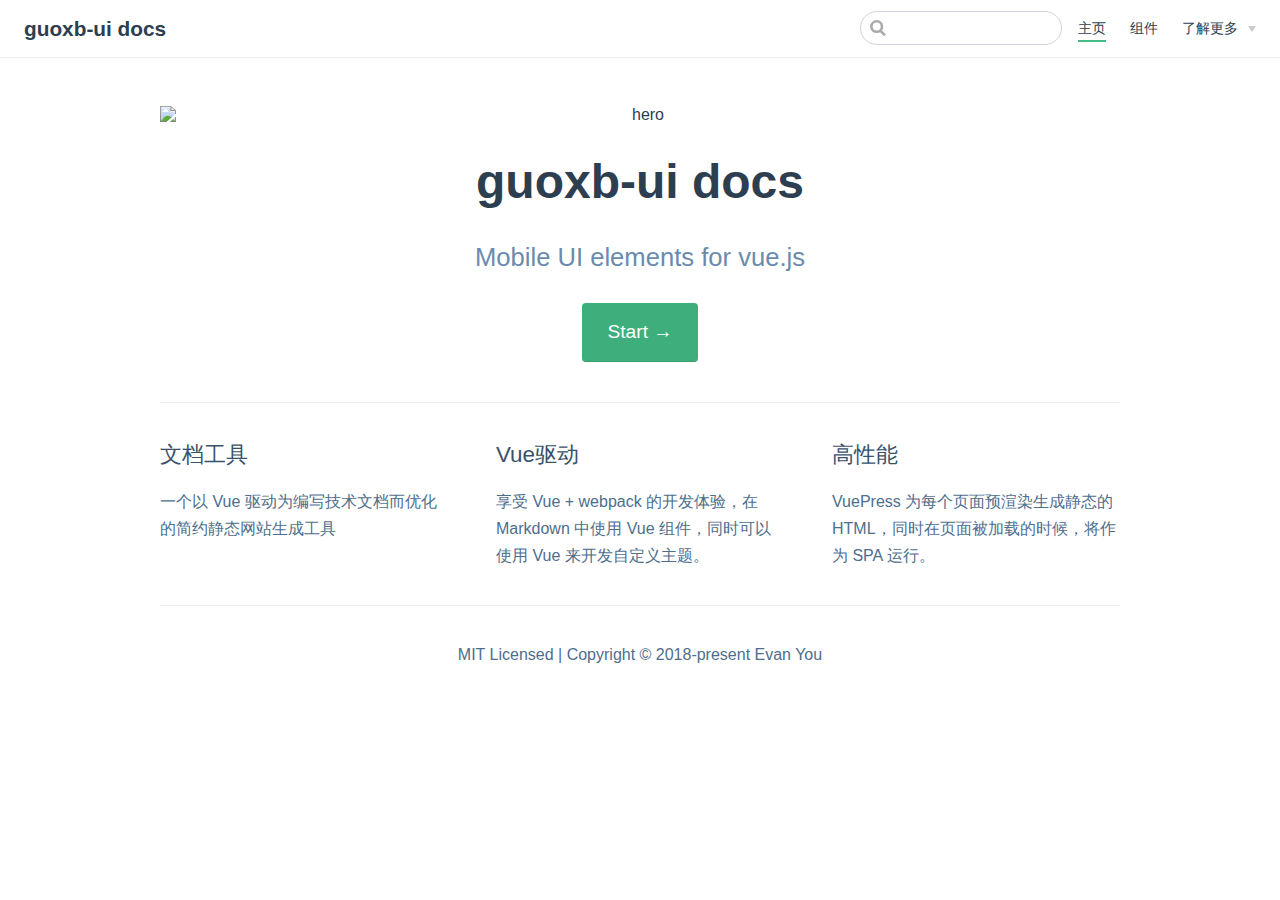
==== index.html @ 0e17f30b "first commit" ====
<!DOCTYPE html>
<html lang="en-US">
  <head>
    <meta charset="utf-8">
    <meta name="viewport" content="width=device-width,initial-scale=1">
    <title>guoxb-ui docs</title>
    <meta name="description" content="Mobile UI elements for vue.js">
    <link rel="icon" href="/logo.png">
    
    <link rel="preload" href="/assets/css/0.styles.0d19fd84.css" as="style"><link rel="preload" href="/assets/js/app.8ce096a1.js" as="script"><link rel="preload" href="/assets/js/3.1cdc7455.js" as="script"><link rel="prefetch" href="/assets/js/2.d8f505d4.js"><link rel="prefetch" href="/assets/js/4.7aa57813.js"><link rel="prefetch" href="/assets/js/5.6124fde0.js">
    <link rel="stylesheet" href="/assets/css/0.styles.0d19fd84.css">
  </head>
  <body>
    <div id="app" data-server-rendered="true"><div class="theme-container no-sidebar"><header class="navbar"><div class="sidebar-button"><svg xmlns="http://www.w3.org/2000/svg" aria-hidden="true" role="img" viewBox="0 0 448 512" class="icon"><path fill="currentColor" d="M436 124H12c-6.627 0-12-5.373-12-12V80c0-6.627 5.373-12 12-12h424c6.627 0 12 5.373 12 12v32c0 6.627-5.373 12-12 12zm0 160H12c-6.627 0-12-5.373-12-12v-32c0-6.627 5.373-12 12-12h424c6.627 0 12 5.373 12 12v32c0 6.627-5.373 12-12 12zm0 160H12c-6.627 0-12-5.373-12-12v-32c0-6.627 5.373-12 12-12h424c6.627 0 12 5.373 12 12v32c0 6.627-5.373 12-12 12z"></path></svg></div> <a href="/" class="home-link router-link-exact-active router-link-active"><!----> <span class="site-name">guoxb-ui docs</span></a> <div class="links" style="max-width:nullpx;"><div class="search-box"><input aria-label="Search" autocomplete="off" spellcheck="false" value=""> <!----></div> <nav class="nav-links can-hide"><div class="nav-item"><a href="/" class="nav-link router-link-exact-active router-link-active">主页</a></div><div class="nav-item"><a href="/components/" class="nav-link">组件</a></div><div class="nav-item"><div class="dropdown-wrapper"><a class="dropdown-title"><span class="title">了解更多</span> <span class="arrow right"></span></a> <ul class="nav-dropdown" style="display:none;"><li class="dropdown-item"><!----> <a href="https://guoxb.com/" target="_blank" rel="noopener noreferrer" class="nav-link external">
  个人博客
  <svg xmlns="http://www.w3.org/2000/svg" aria-hidden="true" x="0px" y="0px" viewBox="0 0 100 100" width="15" height="15" class="icon outbound"><path fill="currentColor" d="M18.8,85.1h56l0,0c2.2,0,4-1.8,4-4v-32h-8v28h-48v-48h28v-8h-32l0,0c-2.2,0-4,1.8-4,4v56C14.8,83.3,16.6,85.1,18.8,85.1z"></path> <polygon fill="currentColor" points="45.7,48.7 51.3,54.3 77.2,28.5 77.2,37.2 85.2,37.2 85.2,14.9 62.8,14.9 62.8,22.9 71.5,22.9"></polygon></svg></a></li><li class="dropdown-item"><!----> <a href="https://www.jianshu.com/u/46ae5ab6420e/" target="_blank" rel="noopener noreferrer" class="nav-link external">
  简书
  <svg xmlns="http://www.w3.org/2000/svg" aria-hidden="true" x="0px" y="0px" viewBox="0 0 100 100" width="15" height="15" class="icon outbound"><path fill="currentColor" d="M18.8,85.1h56l0,0c2.2,0,4-1.8,4-4v-32h-8v28h-48v-48h28v-8h-32l0,0c-2.2,0-4,1.8-4,4v56C14.8,83.3,16.6,85.1,18.8,85.1z"></path> <polygon fill="currentColor" points="45.7,48.7 51.3,54.3 77.2,28.5 77.2,37.2 85.2,37.2 85.2,14.9 62.8,14.9 62.8,22.9 71.5,22.9"></polygon></svg></a></li><li class="dropdown-item"><!----> <a href="https://www.zhihu.com/people/carybob/" target="_blank" rel="noopener noreferrer" class="nav-link external">
  知乎
  <svg xmlns="http://www.w3.org/2000/svg" aria-hidden="true" x="0px" y="0px" viewBox="0 0 100 100" width="15" height="15" class="icon outbound"><path fill="currentColor" d="M18.8,85.1h56l0,0c2.2,0,4-1.8,4-4v-32h-8v28h-48v-48h28v-8h-32l0,0c-2.2,0-4,1.8-4,4v56C14.8,83.3,16.6,85.1,18.8,85.1z"></path> <polygon fill="currentColor" points="45.7,48.7 51.3,54.3 77.2,28.5 77.2,37.2 85.2,37.2 85.2,14.9 62.8,14.9 62.8,22.9 71.5,22.9"></polygon></svg></a></li><li class="dropdown-item"><!----> <a href="https://weibo.com/p/1005055104640336/" target="_blank" rel="noopener noreferrer" class="nav-link external">
  微博
  <svg xmlns="http://www.w3.org/2000/svg" aria-hidden="true" x="0px" y="0px" viewBox="0 0 100 100" width="15" height="15" class="icon outbound"><path fill="currentColor" d="M18.8,85.1h56l0,0c2.2,0,4-1.8,4-4v-32h-8v28h-48v-48h28v-8h-32l0,0c-2.2,0-4,1.8-4,4v56C14.8,83.3,16.6,85.1,18.8,85.1z"></path> <polygon fill="currentColor" points="45.7,48.7 51.3,54.3 77.2,28.5 77.2,37.2 85.2,37.2 85.2,14.9 62.8,14.9 62.8,22.9 71.5,22.9"></polygon></svg></a></li><li class="dropdown-item"><!----> <a href="https://github.com/gxbxgithub/" target="_blank" rel="noopener noreferrer" class="nav-link external">
  Github
  <svg xmlns="http://www.w3.org/2000/svg" aria-hidden="true" x="0px" y="0px" viewBox="0 0 100 100" width="15" height="15" class="icon outbound"><path fill="currentColor" d="M18.8,85.1h56l0,0c2.2,0,4-1.8,4-4v-32h-8v28h-48v-48h28v-8h-32l0,0c-2.2,0-4,1.8-4,4v56C14.8,83.3,16.6,85.1,18.8,85.1z"></path> <polygon fill="currentColor" points="45.7,48.7 51.3,54.3 77.2,28.5 77.2,37.2 85.2,37.2 85.2,14.9 62.8,14.9 62.8,22.9 71.5,22.9"></polygon></svg></a></li></ul></div></div> <!----></nav></div></header> <div class="sidebar-mask"></div> <div class="sidebar"><nav class="nav-links"><div class="nav-item"><a href="/" class="nav-link router-link-exact-active router-link-active">主页</a></div><div class="nav-item"><a href="/components/" class="nav-link">组件</a></div><div class="nav-item"><div class="dropdown-wrapper"><a class="dropdown-title"><span class="title">了解更多</span> <span class="arrow right"></span></a> <ul class="nav-dropdown" style="display:none;"><li class="dropdown-item"><!----> <a href="https://guoxb.com/" target="_blank" rel="noopener noreferrer" class="nav-link external">
  个人博客
  <svg xmlns="http://www.w3.org/2000/svg" aria-hidden="true" x="0px" y="0px" viewBox="0 0 100 100" width="15" height="15" class="icon outbound"><path fill="currentColor" d="M18.8,85.1h56l0,0c2.2,0,4-1.8,4-4v-32h-8v28h-48v-48h28v-8h-32l0,0c-2.2,0-4,1.8-4,4v56C14.8,83.3,16.6,85.1,18.8,85.1z"></path> <polygon fill="currentColor" points="45.7,48.7 51.3,54.3 77.2,28.5 77.2,37.2 85.2,37.2 85.2,14.9 62.8,14.9 62.8,22.9 71.5,22.9"></polygon></svg></a></li><li class="dropdown-item"><!----> <a href="https://www.jianshu.com/u/46ae5ab6420e/" target="_blank" rel="noopener noreferrer" class="nav-link external">
  简书
  <svg xmlns="http://www.w3.org/2000/svg" aria-hidden="true" x="0px" y="0px" viewBox="0 0 100 100" width="15" height="15" class="icon outbound"><path fill="currentColor" d="M18.8,85.1h56l0,0c2.2,0,4-1.8,4-4v-32h-8v28h-48v-48h28v-8h-32l0,0c-2.2,0-4,1.8-4,4v56C14.8,83.3,16.6,85.1,18.8,85.1z"></path> <polygon fill="currentColor" points="45.7,48.7 51.3,54.3 77.2,28.5 77.2,37.2 85.2,37.2 85.2,14.9 62.8,14.9 62.8,22.9 71.5,22.9"></polygon></svg></a></li><li class="dropdown-item"><!----> <a href="https://www.zhihu.com/people/carybob/" target="_blank" rel="noopener noreferrer" class="nav-link external">
  知乎
  <svg xmlns="http://www.w3.org/2000/svg" aria-hidden="true" x="0px" y="0px" viewBox="0 0 100 100" width="15" height="15" class="icon outbound"><path fill="currentColor" d="M18.8,85.1h56l0,0c2.2,0,4-1.8,4-4v-32h-8v28h-48v-48h28v-8h-32l0,0c-2.2,0-4,1.8-4,4v56C14.8,83.3,16.6,85.1,18.8,85.1z"></path> <polygon fill="currentColor" points="45.7,48.7 51.3,54.3 77.2,28.5 77.2,37.2 85.2,37.2 85.2,14.9 62.8,14.9 62.8,22.9 71.5,22.9"></polygon></svg></a></li><li class="dropdown-item"><!----> <a href="https://weibo.com/p/1005055104640336/" target="_blank" rel="noopener noreferrer" class="nav-link external">
  微博
  <svg xmlns="http://www.w3.org/2000/svg" aria-hidden="true" x="0px" y="0px" viewBox="0 0 100 100" width="15" height="15" class="icon outbound"><path fill="currentColor" d="M18.8,85.1h56l0,0c2.2,0,4-1.8,4-4v-32h-8v28h-48v-48h28v-8h-32l0,0c-2.2,0-4,1.8-4,4v56C14.8,83.3,16.6,85.1,18.8,85.1z"></path> <polygon fill="currentColor" points="45.7,48.7 51.3,54.3 77.2,28.5 77.2,37.2 85.2,37.2 85.2,14.9 62.8,14.9 62.8,22.9 71.5,22.9"></polygon></svg></a></li><li class="dropdown-item"><!----> <a href="https://github.com/gxbxgithub/" target="_blank" rel="noopener noreferrer" class="nav-link external">
  Github
  <svg xmlns="http://www.w3.org/2000/svg" aria-hidden="true" x="0px" y="0px" viewBox="0 0 100 100" width="15" height="15" class="icon outbound"><path fill="currentColor" d="M18.8,85.1h56l0,0c2.2,0,4-1.8,4-4v-32h-8v28h-48v-48h28v-8h-32l0,0c-2.2,0-4,1.8-4,4v56C14.8,83.3,16.6,85.1,18.8,85.1z"></path> <polygon fill="currentColor" points="45.7,48.7 51.3,54.3 77.2,28.5 77.2,37.2 85.2,37.2 85.2,14.9 62.8,14.9 62.8,22.9 71.5,22.9"></polygon></svg></a></li></ul></div></div> <!----></nav>  <!----> </div> <div class="home"><div class="hero"><img src="/hero.png" alt="hero"> <h1>guoxb-ui docs</h1> <p class="description">
      Mobile UI elements for vue.js
    </p> <p class="action"><a href="/zh/guide/" class="nav-link action-button">Start →</a></p></div> <div class="features"><div class="feature"><h2>文档工具</h2> <p>一个以 Vue 驱动为编写技术文档而优化的简约静态网站生成工具</p></div><div class="feature"><h2>Vue驱动</h2> <p>享受 Vue + webpack 的开发体验，在 Markdown 中使用 Vue 组件，同时可以使用 Vue 来开发自定义主题。</p></div><div class="feature"><h2>高性能</h2> <p>VuePress 为每个页面预渲染生成静态的 HTML，同时在页面被加载的时候，将作为 SPA 运行。</p></div></div> <div class="content custom"></div> <div class="footer">
    MIT Licensed | Copyright © 2018-present Evan You
  </div></div> <!----></div></div>
    <script src="/assets/js/app.8ce096a1.js" defer></script><script src="/assets/js/3.1cdc7455.js" defer></script>
  </body>
</html>
---- assets/css/0.styles.0d19fd84.css ----
.home{padding:3.6rem 2rem 0;max-width:960px;margin:0 auto}.home .hero{text-align:center}.home .hero img{max-width:100%;max-height:280px;display:block;margin:3rem auto 1.5rem}.home .hero h1{font-size:3rem}.home .hero .action,.home .hero .description,.home .hero h1{margin:1.8rem auto}.home .hero .description{max-width:35rem;font-size:1.6rem;line-height:1.3;color:#6a8bad}.home .hero .action-button{display:inline-block;font-size:1.2rem;color:#fff;background-color:#3eaf7c;padding:.8rem 1.6rem;border-radius:4px;transition:background-color .1s ease;box-sizing:border-box;border-bottom:1px solid #389d70}.home .hero .action-button:hover{background-color:#4abf8a}.home .features{border-top:1px solid #eaecef;padding:1.2rem 0;margin-top:2.5rem;display:flex;flex-wrap:wrap;align-items:flex-start;align-content:stretch;justify-content:space-between}.home .feature{flex-grow:1;flex-basis:30%;max-width:30%}.home .feature h2{font-size:1.4rem;font-weight:500;border-bottom:none;padding-bottom:0;color:#3a5169}.home .feature p{color:#4e6e8e}.home .footer{padding:2.5rem;border-top:1px solid #eaecef;text-align:center;color:#4e6e8e}@media (max-width:719px){.home .features{flex-direction:column}.home .feature{max-width:100%;padding:0 2.5rem}}@media (max-width:419px){.home{padding-left:1.5rem;padding-right:1.5rem}.home .hero img{max-height:210px;margin:2rem auto 1.2rem}.home .hero h1{font-size:2rem}.home .hero .action,.home .hero .description,.home .hero h1{margin:1.2rem auto}.home .hero .description{font-size:1.2rem}.home .hero .action-button{font-size:1rem;padding:.6rem 1.2rem}.home .feature h2{font-size:1.25rem}}.badge[data-v-099ab69c]{display:inline-block;font-size:14px;height:18px;line-height:18px;border-radius:3px;padding:0 6px;color:#fff;margin-right:5px;background-color:#42b983}.badge.middle[data-v-099ab69c]{vertical-align:middle}.badge.top[data-v-099ab69c]{vertical-align:top}.badge.green[data-v-099ab69c],.badge.tip[data-v-099ab69c]{background-color:#42b983}.badge.error[data-v-099ab69c]{background-color:#da5961}.badge.warn[data-v-099ab69c],.badge.warning[data-v-099ab69c],.badge.yellow[data-v-099ab69c]{background-color:#e7c000}.search-box{display:inline-block;position:relative;margin-right:1rem}.search-box input{cursor:text;width:10rem;color:#4e6e8e;display:inline-block;border:1px solid #cfd4db;border-radius:2rem;font-size:.9rem;line-height:2rem;padding:0 .5rem 0 2rem;outline:none;transition:all .2s ease;background:#fff url(/assets/img/search.83621669.svg) .6rem .5rem no-repeat;background-size:1rem}.search-box input:focus{cursor:auto;border-color:#3eaf7c}.search-box .suggestions{background:#fff;width:20rem;position:absolute;top:1.5rem;border:1px solid #cfd4db;border-radius:6px;padding:.4rem;list-style-type:none}.search-box .suggestions.align-right{right:0}.search-box .suggestion{line-height:1.4;padding:.4rem .6rem;border-radius:4px;cursor:pointer}.search-box .suggestion a{white-space:normal;color:#5d82a6}.search-box .suggestion a .page-title{font-weight:600}.search-box .suggestion a .header{font-size:.9em;margin-left:.25em}.search-box .suggestion.focused{background-color:#f3f4f5}.search-box .suggestion.focused a{color:#3eaf7c}@media (max-width:959px){.search-box input{cursor:pointer;width:0;border-color:transparent;position:relative}.search-box input:focus{cursor:text;left:0;width:10rem}}@media (max-width:959px) and (min-width:719px){.search-box .suggestions{left:0}}@media (max-width:719px){.search-box{margin-right:0}.search-box input{left:1rem}.search-box .suggestions{right:0}}@media (max-width:419px){.search-box .suggestions{width:calc(100vw - 4rem)}.search-box input:focus{width:8rem}}.dropdown-enter,.dropdown-leave-to{height:0!important}.dropdown-wrapper{cursor:pointer}.dropdown-wrapper .dropdown-title{display:block}.dropdown-wrapper .dropdown-title:hover{border-color:transparent}.dropdown-wrapper .dropdown-title .arrow{vertical-align:middle;margin-top:-1px;margin-left:.4rem}.dropdown-wrapper .nav-dropdown .dropdown-item{color:inherit;line-height:1.7rem}.dropdown-wrapper .nav-dropdown .dropdown-item h4{margin:.45rem 0 0;border-top:1px solid #eee;padding:.45rem 1.5rem 0 1.25rem}.dropdown-wrapper .nav-dropdown .dropdown-item .dropdown-subitem-wrapper{padding:0;list-style:none}.dropdown-wrapper .nav-dropdown .dropdown-item .dropdown-subitem-wrapper .dropdown-subitem{font-size:.9em}.dropdown-wrapper .nav-dropdown .dropdown-item a{display:block;line-height:1.7rem;position:relative;border-bottom:none;font-weight:400;margin-bottom:0;padding:0 1.5rem 0 1.25rem}.dropdown-wrapper .nav-dropdown .dropdown-item a.router-link-active,.dropdown-wrapper .nav-dropdown .dropdown-item a:hover{color:#3eaf7c}.dropdown-wrapper .nav-dropdown .dropdown-item a.router-link-active:after{content:"";width:0;height:0;border-left:5px solid #3eaf7c;border-top:3px solid transparent;border-bottom:3px solid transparent;position:absolute;top:calc(50% - 2px);left:9px}.dropdown-wrapper .nav-dropdown .dropdown-item:first-child h4{margin-top:0;padding-top:0;border-top:0}@media (max-width:719px){.dropdown-wrapper.open .dropdown-title{margin-bottom:.5rem}.dropdown-wrapper .nav-dropdown{transition:height .1s ease-out;overflow:hidden}.dropdown-wrapper .nav-dropdown .dropdown-item h4{border-top:0;margin-top:0;padding-top:0}.dropdown-wrapper .nav-dropdown .dropdown-item>a,.dropdown-wrapper .nav-dropdown .dropdown-item h4{font-size:15px;line-height:2rem}.dropdown-wrapper .nav-dropdown .dropdown-item .dropdown-subitem{font-size:14px;padding-left:1rem}}@media (min-width:719px){.dropdown-wrapper{height:1.8rem}.dropdown-wrapper:hover .nav-dropdown{display:block!important}.dropdown-wrapper .dropdown-title .arrow{border-left:4px solid transparent;border-right:4px solid transparent;border-top:6px solid #ccc;border-bottom:0}.dropdown-wrapper .nav-dropdown{display:none;height:auto!important;box-sizing:border-box;max-height:calc(100vh - 2.7rem);overflow-y:auto;position:absolute;top:100%;right:0;background-color:#fff;padding:.6rem 0;border:1px solid #ddd;border-bottom-color:#ccc;text-align:left;border-radius:.25rem;white-space:nowrap;margin:0}}.nav-links{display:inline-block}.nav-links a{line-height:1.4rem;color:inherit}.nav-links a.router-link-active,.nav-links a:hover{color:#3eaf7c}.nav-links .nav-item{position:relative;display:inline-block;margin-left:1.5rem;line-height:2rem}.nav-links .nav-item:first-child{margin-left:0}.nav-links .repo-link{margin-left:1.5rem}@media (max-width:719px){.nav-links .nav-item,.nav-links .repo-link{margin-left:0}}@media (min-width:719px){.nav-links a.router-link-active,.nav-links a:hover{color:#2c3e50}.nav-item>a:not(.external).router-link-active,.nav-item>a:not(.external):hover{margin-bottom:-2px;border-bottom:2px solid #46bd87}}.navbar{padding:.7rem 1.5rem;line-height:2.2rem;position:relative}.navbar a,.navbar img,.navbar span{display:inline-block}.navbar .logo{height:2.2rem;min-width:2.2rem;margin-right:.8rem;vertical-align:top}.navbar .site-name{font-size:1.3rem;font-weight:600;color:#2c3e50;position:relative}.navbar .links{padding-left:1.5rem;box-sizing:border-box;background-color:#fff;white-space:nowrap;font-size:.9rem;position:absolute;right:1.5rem;top:.7rem;display:flex}.navbar .links .search-box{flex:0 0 auto;vertical-align:top}.navbar .links .nav-links{flex:1}@media (max-width:719px){.navbar{padding-left:4rem}.navbar .can-hide{display:none}.navbar .links{padding-left:1.5rem}}.page-edit,.page-nav{max-width:740px;margin:0 auto;padding:2rem 2.5rem}@media (max-width:959px){.page-edit,.page-nav{padding:2rem}}@media (max-width:419px){.page-edit,.page-nav{padding:1.5rem}}.page{padding-bottom:2rem}.page-edit{padding-top:1rem;padding-bottom:1rem;overflow:auto}.page-edit .edit-link{display:inline-block}.page-edit .edit-link a{color:#4e6e8e;margin-right:.25rem}.page-edit .last-updated{float:right;font-size:.9em}.page-edit .last-updated .prefix{font-weight:500;color:#4e6e8e}.page-edit .last-updated .time{font-weight:400;color:#aaa}.page-nav{padding-top:1rem;padding-bottom:0}.page-nav .inner{min-height:2rem;margin-top:0;border-top:1px solid #eaecef;padding-top:1rem;overflow:auto}.page-nav .next{float:right}@media (max-width:719px){.page-edit .edit-link{margin-bottom:.5rem}.page-edit .last-updated{font-size:.8em;float:none;text-align:left}}.sidebar-button{display:none;width:1.25rem;height:1.25rem;position:absolute;padding:.6rem;top:.6rem;left:1rem;cursor:pointer}.sidebar-button .icon{display:block;width:1.25rem;height:1.25rem}@media (max-width:719px){.sidebar-button{display:block}}.sidebar-group:not(.first){margin-top:1em}.sidebar-group .sidebar-group{padding-left:.5em}.sidebar-group:not(.collapsable) .sidebar-heading{cursor:auto;color:inherit}.sidebar-heading{color:#999;transition:color .15s ease;cursor:pointer;font-size:1.1em;font-weight:700;padding:0 1.5rem;margin-top:0;margin-bottom:.5rem}.sidebar-heading.open,.sidebar-heading:hover{color:inherit}.sidebar-heading .arrow{position:relative;top:-.12em;left:.5em}.sidebar-heading:.open .arrow{top:-.18em}.sidebar-group-items{transition:height .1s ease-out;overflow:hidden}.sidebar ul{padding:0;margin:0;list-style-type:none}.sidebar a{display:inline-block}.sidebar .nav-links{display:none;border-bottom:1px solid #eaecef;padding:.5rem 0 .75rem 0}.sidebar .nav-links a{font-weight:600}.sidebar .nav-links .nav-item,.sidebar .nav-links .repo-link{display:block;line-height:1.25rem;font-size:1.1em;padding:.5rem 0 .5rem 1.5rem}.sidebar .sidebar-links{padding:1.5rem 0}@media (max-width:719px){.sidebar .nav-links{display:block}.sidebar .nav-links .dropdown-wrapper .nav-dropdown .dropdown-item a.router-link-active:after{top:calc(1rem - 2px)}.sidebar .sidebar-links{padding:1rem 0}}.sw-update-popup{position:fixed;right:1em;bottom:1em;padding:1em;border:1px solid #3eaf7c;border-radius:3px;background:#fff;box-shadow:0 4px 16px rgba(0,0,0,.5);text-align:center}.sw-update-popup button{margin-top:.5em;padding:.25em 2em}.sw-update-popup-enter-active,.sw-update-popup-leave-active{transition:opacity .3s,transform .3s}.sw-update-popup-enter,.sw-update-popup-leave-to{opacity:0;transform:translateY(50%) scale(.5)}code[class*=language-],pre[class*=language-]{color:#ccc;background:none;font-family:Consolas,Monaco,Andale Mono,Ubuntu Mono,monospace;font-size:1em;text-align:left;white-space:pre;word-spacing:normal;word-break:normal;word-wrap:normal;line-height:1.5;tab-size:4;hyphens:none}pre[class*=language-]{padding:1em;margin:.5em 0;overflow:auto}:not(pre)>code[class*=language-],pre[class*=language-]{background:#2d2d2d}:not(pre)>code[class*=language-]{padding:.1em;border-radius:.3em;white-space:normal}.token.block-comment,.token.cdata,.token.comment,.token.doctype,.token.prolog{color:#999}.token.punctuation{color:#ccc}.token.attr-name,.token.deleted,.token.namespace,.token.tag{color:#e2777a}.token.function-name{color:#6196cc}.token.boolean,.token.function,.token.number{color:#f08d49}.token.class-name,.token.constant,.token.property,.token.symbol{color:#f8c555}.token.atrule,.token.builtin,.token.important,.token.keyword,.token.selector{color:#cc99cd}.token.attr-value,.token.char,.token.regex,.token.string,.token.variable{color:#7ec699}.token.entity,.token.operator,.token.url{color:#67cdcc}.token.bold,.token.important{font-weight:700}.token.italic{font-style:italic}.token.entity{cursor:help}.token.inserted{color:green}#nprogress{pointer-events:none}#nprogress .bar{background:#3eaf7c;position:fixed;z-index:1031;top:0;left:0;width:100%;height:2px}#nprogress .peg{display:block;position:absolute;right:0;width:100px;height:100%;box-shadow:0 0 10px #3eaf7c,0 0 5px #3eaf7c;opacity:1;transform:rotate(3deg) translateY(-4px)}#nprogress .spinner{display:block;position:fixed;z-index:1031;top:15px;right:15px}#nprogress .spinner-icon{width:18px;height:18px;box-sizing:border-box;border:2px solid transparent;border-top-color:#3eaf7c;border-left-color:#3eaf7c;border-radius:50%;animation:nprogress-spinner .4s linear infinite}.nprogress-custom-parent{overflow:hidden;position:relative}.nprogress-custom-parent #nprogress .bar,.nprogress-custom-parent #nprogress .spinner{position:absolute}@keyframes nprogress-spinner{0%{transform:rotate(0deg)}to{transform:rotate(1turn)}}.content code{color:#476582;padding:.25rem .5rem;margin:0;font-size:.85em;background-color:rgba(27,31,35,.05);border-radius:3px}.content pre,.content pre[class*=language-]{line-height:1.4;padding:1.25rem 1.5rem;margin:.85rem 0;background-color:#282c34;border-radius:6px;overflow:auto}.content pre[class*=language-] code,.content pre code{color:#fff;padding:0;background-color:transparent;border-radius:0}div[class*=language-]{position:relative;background-color:#282c34;border-radius:6px}div[class*=language-] .highlight-lines{-webkit-user-select:none;-moz-user-select:none;-ms-user-select:none;user-select:none;padding-top:1.3rem;position:absolute;top:0;left:0;width:100%;line-height:1.4}div[class*=language-] .highlight-lines .highlighted{background-color:rgba(0,0,0,.66)}div[class*=language-] pre,div[class*=language-] pre[class*=language-]{background:transparent;position:relative;z-index:1}div[class*=language-]:before{position:absolute;z-index:3;top:.8em;right:1em;font-size:.75rem;color:hsla(0,0%,100%,.4)}div[class*=language-]:not(.line-numbers-mode) .line-numbers-wrapper{display:none}div[class*=language-].line-numbers-mode .highlight-lines .highlighted{position:relative}div[class*=language-].line-numbers-mode .highlight-lines .highlighted:before{content:" ";position:absolute;z-index:3;left:0;top:0;display:block;width:3.5rem;height:100%;background-color:rgba(0,0,0,.66)}div[class*=language-].line-numbers-mode pre{padding-left:4.5rem;vertical-align:middle}div[class*=language-].line-numbers-mode .line-numbers-wrapper{position:absolute;top:0;width:3.5rem;text-align:center;color:hsla(0,0%,100%,.3);padding:1.25rem 0;line-height:1.4}div[class*=language-].line-numbers-mode .line-numbers-wrapper .line-number,div[class*=language-].line-numbers-mode .line-numbers-wrapper br{-webkit-user-select:none;-moz-user-select:none;-ms-user-select:none;user-select:none}div[class*=language-].line-numbers-mode .line-numbers-wrapper .line-number{position:relative;z-index:4;font-size:.85em}div[class*=language-].line-numbers-mode:after{content:"";position:absolute;z-index:2;top:0;left:0;width:3.5rem;height:100%;border-radius:6px 0 0 6px;border-right:1px solid rgba(0,0,0,.66);background-color:#282c34}div[class~=language-js]:before{content:"js"}div[class~=language-ts]:before{content:"ts"}div[class~=language-html]:before{content:"html"}div[class~=language-md]:before{content:"md"}div[class~=language-vue]:before{content:"vue"}div[class~=language-css]:before{content:"css"}div[class~=language-sass]:before{content:"sass"}div[class~=language-scss]:before{content:"scss"}div[class~=language-less]:before{content:"less"}div[class~=language-stylus]:before{content:"stylus"}div[class~=language-go]:before{content:"go"}div[class~=language-java]:before{content:"java"}div[class~=language-c]:before{content:"c"}div[class~=language-sh]:before{content:"sh"}div[class~=language-yaml]:before{content:"yaml"}div[class~=language-py]:before{content:"py"}div[class~=language-javascript]:before{content:"js"}div[class~=language-typescript]:before{content:"ts"}div[class~=language-markup]:before{content:"html"}div[class~=language-markdown]:before{content:"md"}div[class~=language-json]:before{content:"json"}div[class~=language-ruby]:before{content:"rb"}div[class~=language-python]:before{content:"py"}div[class~=language-bash]:before{content:"sh"}.custom-block .custom-block-title{font-weight:600;margin-bottom:-.4rem}.custom-block.danger,.custom-block.tip,.custom-block.warning{padding:.1rem 1.5rem;border-left-width:.5rem;border-left-style:solid;margin:1rem 0}.custom-block.tip{background-color:#f3f5f7;border-color:#42b983}.custom-block.warning{background-color:rgba(255,229,100,.3);border-color:#e7c000;color:#6b5900}.custom-block.warning .custom-block-title{color:#b29400}.custom-block.warning a{color:#2c3e50}.custom-block.danger{background-color:#ffe6e6;border-color:#c00;color:#4d0000}.custom-block.danger .custom-block-title{color:#900}.custom-block.danger a{color:#2c3e50}.arrow{display:inline-block;width:0;height:0}.arrow.up{border-bottom:6px solid #ccc}.arrow.down,.arrow.up{border-left:4px solid transparent;border-right:4px solid transparent}.arrow.down{border-top:6px solid #ccc}.arrow.right{border-left:6px solid #ccc}.arrow.left,.arrow.right{border-top:4px solid transparent;border-bottom:4px solid transparent}.arrow.left{border-right:6px solid #ccc}.content:not(.custom){max-width:740px;margin:0 auto;padding:2rem 2.5rem}@media (max-width:959px){.content:not(.custom){padding:2rem}}@media (max-width:419px){.content:not(.custom){padding:1.5rem}}.table-of-contents .badge{vertical-align:middle}body,html{padding:0;margin:0}body{font-family:-apple-system,BlinkMacSystemFont,Segoe UI,Roboto,Oxygen,Ubuntu,Cantarell,Fira Sans,Droid Sans,Helvetica Neue,sans-serif;-webkit-font-smoothing:antialiased;-moz-osx-font-smoothing:grayscale;font-size:16px;color:#2c3e50}.page{padding-left:20rem}.navbar{z-index:20;right:0;height:3.6rem;background-color:#fff;box-sizing:border-box;border-bottom:1px solid #eaecef}.navbar,.sidebar-mask{position:fixed;top:0;left:0}.sidebar-mask{z-index:9;width:100vw;height:100vh;display:none}.sidebar{font-size:15px;background-color:#fff;width:20rem;position:fixed;z-index:10;margin:0;top:3.6rem;left:0;bottom:0;box-sizing:border-box;border-right:1px solid #eaecef;overflow-y:auto}.content:not(.custom)>:first-child{margin-top:3.6rem}.content:not(.custom) a:hover{text-decoration:underline}.content:not(.custom) p.demo{padding:1rem 1.5rem;border:1px solid #ddd;border-radius:4px}.content:not(.custom) img{max-width:100%}.content.custom{padding:0;margin:0}.content.custom img{max-width:100%}a{font-weight:500;text-decoration:none}a,p a code{color:#3eaf7c}p a code{font-weight:400}kbd{background:#eee;border:.15rem solid #ddd;border-bottom:.25rem solid #ddd;border-radius:.15rem;padding:0 .15em}blockquote{font-size:1.2rem;color:#999;border-left:.25rem solid #dfe2e5;margin-left:0;padding-left:1rem}ol,ul{padding-left:1.2em}strong{font-weight:600}h1,h2,h3,h4,h5,h6{font-weight:600;line-height:1.25}.content:not(.custom)>h1,.content:not(.custom)>h2,.content:not(.custom)>h3,.content:not(.custom)>h4,.content:not(.custom)>h5,.content:not(.custom)>h6{margin-top:-3.1rem;padding-top:4.6rem;margin-bottom:0}.content:not(.custom)>h1:first-child,.content:not(.custom)>h2:first-child,.content:not(.custom)>h3:first-child,.content:not(.custom)>h4:first-child,.content:not(.custom)>h5:first-child,.content:not(.custom)>h6:first-child{margin-top:-1.5rem;margin-bottom:1rem}.content:not(.custom)>h1:first-child+.custom-block,.content:not(.custom)>h1:first-child+p,.content:not(.custom)>h1:first-child+pre,.content:not(.custom)>h2:first-child+.custom-block,.content:not(.custom)>h2:first-child+p,.content:not(.custom)>h2:first-child+pre,.content:not(.custom)>h3:first-child+.custom-block,.content:not(.custom)>h3:first-child+p,.content:not(.custom)>h3:first-child+pre,.content:not(.custom)>h4:first-child+.custom-block,.content:not(.custom)>h4:first-child+p,.content:not(.custom)>h4:first-child+pre,.content:not(.custom)>h5:first-child+.custom-block,.content:not(.custom)>h5:first-child+p,.content:not(.custom)>h5:first-child+pre,.content:not(.custom)>h6:first-child+.custom-block,.content:not(.custom)>h6:first-child+p,.content:not(.custom)>h6:first-child+pre{margin-top:2rem}h1:hover .header-anchor,h2:hover .header-anchor,h3:hover .header-anchor,h4:hover .header-anchor,h5:hover .header-anchor,h6:hover .header-anchor{opacity:1}h1{font-size:2.2rem}h2{font-size:1.65rem;padding-bottom:.3rem;border-bottom:1px solid #eaecef}h3{font-size:1.35rem}a.header-anchor{font-size:.85em;float:left;margin-left:-.87em;padding-right:.23em;margin-top:.125em;opacity:0}a.header-anchor:hover{text-decoration:none}.line-number,code,kbd{font-family:source-code-pro,Menlo,Monaco,Consolas,Courier New,monospace}ol,p,ul{line-height:1.7}hr{border:0;border-top:1px solid #eaecef}table{border-collapse:collapse;margin:1rem 0;display:block;overflow-x:auto}tr{border-top:1px solid #dfe2e5}tr:nth-child(2n){background-color:#f6f8fa}td,th{border:1px solid #dfe2e5;padding:.6em 1em}.custom-layout{padding-top:3.6rem}.theme-container.sidebar-open .sidebar-mask{display:block}.theme-container.no-navbar .content:not(.custom)>h1,.theme-container.no-navbar h2,.theme-container.no-navbar h3,.theme-container.no-navbar h4,.theme-container.no-navbar h5,.theme-container.no-navbar h6{margin-top:1.5rem;padding-top:0}.theme-container.no-navbar .sidebar{top:0}.theme-container.no-navbar .custom-layout{padding-top:0}@media (min-width:720px){.theme-container.no-sidebar .sidebar{display:none}.theme-container.no-sidebar .page{padding-left:0}}@media (max-width:959px){.sidebar{font-size:15px;width:16.4rem}.page{padding-left:16.4rem}}@media (max-width:719px){.sidebar{top:0;padding-top:3.6rem;transform:translateX(-100%);transition:transform .2s ease}.page{padding-left:0}.theme-container.sidebar-open .sidebar{transform:translateX(0)}.theme-container.no-navbar .sidebar{padding-top:0}}@media (max-width:419px){h1{font-size:1.9rem}.content div[class*=language-]{margin:.85rem -1.5rem;border-radius:0}}.icon.outbound{color:#aaa;display:inline-block}.sidebar .sidebar-sub-headers{padding-left:1rem;font-size:.95em}a.sidebar-link{font-weight:400;display:inline-block;color:#2c3e50;border-left:.25rem solid transparent;padding:.35rem 1rem .35rem 1.25rem;line-height:1.4;width:100%;box-sizing:border-box}a.sidebar-link:hover{color:#3eaf7c}a.sidebar-link.active{font-weight:600;color:#3eaf7c;border-left-color:#3eaf7c}.sidebar-group a.sidebar-link{padding-left:2rem}.sidebar-sub-headers a.sidebar-link{padding-top:.25rem;padding-bottom:.25rem;border-left:none}.sidebar-sub-headers a.sidebar-link.active{font-weight:500}
---- assets/css/0.styles.0d19fd84.css ----
.home{padding:3.6rem 2rem 0;max-width:960px;margin:0 auto}.home .hero{text-align:center}.home .hero img{max-width:100%;max-height:280px;display:block;margin:3rem auto 1.5rem}.home .hero h1{font-size:3rem}.home .hero .action,.home .hero .description,.home .hero h1{margin:1.8rem auto}.home .hero .description{max-width:35rem;font-size:1.6rem;line-height:1.3;color:#6a8bad}.home .hero .action-button{display:inline-block;font-size:1.2rem;color:#fff;background-color:#3eaf7c;padding:.8rem 1.6rem;border-radius:4px;transition:background-color .1s ease;box-sizing:border-box;border-bottom:1px solid #389d70}.home .hero .action-button:hover{background-color:#4abf8a}.home .features{border-top:1px solid #eaecef;padding:1.2rem 0;margin-top:2.5rem;display:flex;flex-wrap:wrap;align-items:flex-start;align-content:stretch;justify-content:space-between}.home .feature{flex-grow:1;flex-basis:30%;max-width:30%}.home .feature h2{font-size:1.4rem;font-weight:500;border-bottom:none;padding-bottom:0;color:#3a5169}.home .feature p{color:#4e6e8e}.home .footer{padding:2.5rem;border-top:1px solid #eaecef;text-align:center;color:#4e6e8e}@media (max-width:719px){.home .features{flex-direction:column}.home .feature{max-width:100%;padding:0 2.5rem}}@media (max-width:419px){.home{padding-left:1.5rem;padding-right:1.5rem}.home .hero img{max-height:210px;margin:2rem auto 1.2rem}.home .hero h1{font-size:2rem}.home .hero .action,.home .hero .description,.home .hero h1{margin:1.2rem auto}.home .hero .description{font-size:1.2rem}.home .hero .action-button{font-size:1rem;padding:.6rem 1.2rem}.home .feature h2{font-size:1.25rem}}.badge[data-v-099ab69c]{display:inline-block;font-size:14px;height:18px;line-height:18px;border-radius:3px;padding:0 6px;color:#fff;margin-right:5px;background-color:#42b983}.badge.middle[data-v-099ab69c]{vertical-align:middle}.badge.top[data-v-099ab69c]{vertical-align:top}.badge.green[data-v-099ab69c],.badge.tip[data-v-099ab69c]{background-color:#42b983}.badge.error[data-v-099ab69c]{background-color:#da5961}.badge.warn[data-v-099ab69c],.badge.warning[data-v-099ab69c],.badge.yellow[data-v-099ab69c]{background-color:#e7c000}.search-box{display:inline-block;position:relative;margin-right:1rem}.search-box input{cursor:text;width:10rem;color:#4e6e8e;display:inline-block;border:1px solid #cfd4db;border-radius:2rem;font-size:.9rem;line-height:2rem;padding:0 .5rem 0 2rem;outline:none;transition:all .2s ease;background:#fff url(/assets/img/search.83621669.svg) .6rem .5rem no-repeat;background-size:1rem}.search-box input:focus{cursor:auto;border-color:#3eaf7c}.search-box .suggestions{background:#fff;width:20rem;position:absolute;top:1.5rem;border:1px solid #cfd4db;border-radius:6px;padding:.4rem;list-style-type:none}.search-box .suggestions.align-right{right:0}.search-box .suggestion{line-height:1.4;padding:.4rem .6rem;border-radius:4px;cursor:pointer}.search-box .suggestion a{white-space:normal;color:#5d82a6}.search-box .suggestion a .page-title{font-weight:600}.search-box .suggestion a .header{font-size:.9em;margin-left:.25em}.search-box .suggestion.focused{background-color:#f3f4f5}.search-box .suggestion.focused a{color:#3eaf7c}@media (max-width:959px){.search-box input{cursor:pointer;width:0;border-color:transparent;position:relative}.search-box input:focus{cursor:text;left:0;width:10rem}}@media (max-width:959px) and (min-width:719px){.search-box .suggestions{left:0}}@media (max-width:719px){.search-box{margin-right:0}.search-box input{left:1rem}.search-box .suggestions{right:0}}@media (max-width:419px){.search-box .suggestions{width:calc(100vw - 4rem)}.search-box input:focus{width:8rem}}.dropdown-enter,.dropdown-leave-to{height:0!important}.dropdown-wrapper{cursor:pointer}.dropdown-wrapper .dropdown-title{display:block}.dropdown-wrapper .dropdown-title:hover{border-color:transparent}.dropdown-wrapper .dropdown-title .arrow{vertical-align:middle;margin-top:-1px;margin-left:.4rem}.dropdown-wrapper .nav-dropdown .dropdown-item{color:inherit;line-height:1.7rem}.dropdown-wrapper .nav-dropdown .dropdown-item h4{margin:.45rem 0 0;border-top:1px solid #eee;padding:.45rem 1.5rem 0 1.25rem}.dropdown-wrapper .nav-dropdown .dropdown-item .dropdown-subitem-wrapper{padding:0;list-style:none}.dropdown-wrapper .nav-dropdown .dropdown-item .dropdown-subitem-wrapper .dropdown-subitem{font-size:.9em}.dropdown-wrapper .nav-dropdown .dropdown-item a{display:block;line-height:1.7rem;position:relative;border-bottom:none;font-weight:400;margin-bottom:0;padding:0 1.5rem 0 1.25rem}.dropdown-wrapper .nav-dropdown .dropdown-item a.router-link-active,.dropdown-wrapper .nav-dropdown .dropdown-item a:hover{color:#3eaf7c}.dropdown-wrapper .nav-dropdown .dropdown-item a.router-link-active:after{content:"";width:0;height:0;border-left:5px solid #3eaf7c;border-top:3px solid transparent;border-bottom:3px solid transparent;position:absolute;top:calc(50% - 2px);left:9px}.dropdown-wrapper .nav-dropdown .dropdown-item:first-child h4{margin-top:0;padding-top:0;border-top:0}@media (max-width:719px){.dropdown-wrapper.open .dropdown-title{margin-bottom:.5rem}.dropdown-wrapper .nav-dropdown{transition:height .1s ease-out;overflow:hidden}.dropdown-wrapper .nav-dropdown .dropdown-item h4{border-top:0;margin-top:0;padding-top:0}.dropdown-wrapper .nav-dropdown .dropdown-item>a,.dropdown-wrapper .nav-dropdown .dropdown-item h4{font-size:15px;line-height:2rem}.dropdown-wrapper .nav-dropdown .dropdown-item .dropdown-subitem{font-size:14px;padding-left:1rem}}@media (min-width:719px){.dropdown-wrapper{height:1.8rem}.dropdown-wrapper:hover .nav-dropdown{display:block!important}.dropdown-wrapper .dropdown-title .arrow{border-left:4px solid transparent;border-right:4px solid transparent;border-top:6px solid #ccc;border-bottom:0}.dropdown-wrapper .nav-dropdown{display:none;height:auto!important;box-sizing:border-box;max-height:calc(100vh - 2.7rem);overflow-y:auto;position:absolute;top:100%;right:0;background-color:#fff;padding:.6rem 0;border:1px solid #ddd;border-bottom-color:#ccc;text-align:left;border-radius:.25rem;white-space:nowrap;margin:0}}.nav-links{display:inline-block}.nav-links a{line-height:1.4rem;color:inherit}.nav-links a.router-link-active,.nav-links a:hover{color:#3eaf7c}.nav-links .nav-item{position:relative;display:inline-block;margin-left:1.5rem;line-height:2rem}.nav-links .nav-item:first-child{margin-left:0}.nav-links .repo-link{margin-left:1.5rem}@media (max-width:719px){.nav-links .nav-item,.nav-links .repo-link{margin-left:0}}@media (min-width:719px){.nav-links a.router-link-active,.nav-links a:hover{color:#2c3e50}.nav-item>a:not(.external).router-link-active,.nav-item>a:not(.external):hover{margin-bottom:-2px;border-bottom:2px solid #46bd87}}.navbar{padding:.7rem 1.5rem;line-height:2.2rem;position:relative}.navbar a,.navbar img,.navbar span{display:inline-block}.navbar .logo{height:2.2rem;min-width:2.2rem;margin-right:.8rem;vertical-align:top}.navbar .site-name{font-size:1.3rem;font-weight:600;color:#2c3e50;position:relative}.navbar .links{padding-left:1.5rem;box-sizing:border-box;background-color:#fff;white-space:nowrap;font-size:.9rem;position:absolute;right:1.5rem;top:.7rem;display:flex}.navbar .links .search-box{flex:0 0 auto;vertical-align:top}.navbar .links .nav-links{flex:1}@media (max-width:719px){.navbar{padding-left:4rem}.navbar .can-hide{display:none}.navbar .links{padding-left:1.5rem}}.page-edit,.page-nav{max-width:740px;margin:0 auto;padding:2rem 2.5rem}@media (max-width:959px){.page-edit,.page-nav{padding:2rem}}@media (max-width:419px){.page-edit,.page-nav{padding:1.5rem}}.page{padding-bottom:2rem}.page-edit{padding-top:1rem;padding-bottom:1rem;overflow:auto}.page-edit .edit-link{display:inline-block}.page-edit .edit-link a{color:#4e6e8e;margin-right:.25rem}.page-edit .last-updated{float:right;font-size:.9em}.page-edit .last-updated .prefix{font-weight:500;color:#4e6e8e}.page-edit .last-updated .time{font-weight:400;color:#aaa}.page-nav{padding-top:1rem;padding-bottom:0}.page-nav .inner{min-height:2rem;margin-top:0;border-top:1px solid #eaecef;padding-top:1rem;overflow:auto}.page-nav .next{float:right}@media (max-width:719px){.page-edit .edit-link{margin-bottom:.5rem}.page-edit .last-updated{font-size:.8em;float:none;text-align:left}}.sidebar-button{display:none;width:1.25rem;height:1.25rem;position:absolute;padding:.6rem;top:.6rem;left:1rem;cursor:pointer}.sidebar-button .icon{display:block;width:1.25rem;height:1.25rem}@media (max-width:719px){.sidebar-button{display:block}}.sidebar-group:not(.first){margin-top:1em}.sidebar-group .sidebar-group{padding-left:.5em}.sidebar-group:not(.collapsable) .sidebar-heading{cursor:auto;color:inherit}.sidebar-heading{color:#999;transition:color .15s ease;cursor:pointer;font-size:1.1em;font-weight:700;padding:0 1.5rem;margin-top:0;margin-bottom:.5rem}.sidebar-heading.open,.sidebar-heading:hover{color:inherit}.sidebar-heading .arrow{position:relative;top:-.12em;left:.5em}.sidebar-heading:.open .arrow{top:-.18em}.sidebar-group-items{transition:height .1s ease-out;overflow:hidden}.sidebar ul{padding:0;margin:0;list-style-type:none}.sidebar a{display:inline-block}.sidebar .nav-links{display:none;border-bottom:1px solid #eaecef;padding:.5rem 0 .75rem 0}.sidebar .nav-links a{font-weight:600}.sidebar .nav-links .nav-item,.sidebar .nav-links .repo-link{display:block;line-height:1.25rem;font-size:1.1em;padding:.5rem 0 .5rem 1.5rem}.sidebar .sidebar-links{padding:1.5rem 0}@media (max-width:719px){.sidebar .nav-links{display:block}.sidebar .nav-links .dropdown-wrapper .nav-dropdown .dropdown-item a.router-link-active:after{top:calc(1rem - 2px)}.sidebar .sidebar-links{padding:1rem 0}}.sw-update-popup{position:fixed;right:1em;bottom:1em;padding:1em;border:1px solid #3eaf7c;border-radius:3px;background:#fff;box-shadow:0 4px 16px rgba(0,0,0,.5);text-align:center}.sw-update-popup button{margin-top:.5em;padding:.25em 2em}.sw-update-popup-enter-active,.sw-update-popup-leave-active{transition:opacity .3s,transform .3s}.sw-update-popup-enter,.sw-update-popup-leave-to{opacity:0;transform:translateY(50%) scale(.5)}code[class*=language-],pre[class*=language-]{color:#ccc;background:none;font-family:Consolas,Monaco,Andale Mono,Ubuntu Mono,monospace;font-size:1em;text-align:left;white-space:pre;word-spacing:normal;word-break:normal;word-wrap:normal;line-height:1.5;tab-size:4;hyphens:none}pre[class*=language-]{padding:1em;margin:.5em 0;overflow:auto}:not(pre)>code[class*=language-],pre[class*=language-]{background:#2d2d2d}:not(pre)>code[class*=language-]{padding:.1em;border-radius:.3em;white-space:normal}.token.block-comment,.token.cdata,.token.comment,.token.doctype,.token.prolog{color:#999}.token.punctuation{color:#ccc}.token.attr-name,.token.deleted,.token.namespace,.token.tag{color:#e2777a}.token.function-name{color:#6196cc}.token.boolean,.token.function,.token.number{color:#f08d49}.token.class-name,.token.constant,.token.property,.token.symbol{color:#f8c555}.token.atrule,.token.builtin,.token.important,.token.keyword,.token.selector{color:#cc99cd}.token.attr-value,.token.char,.token.regex,.token.string,.token.variable{color:#7ec699}.token.entity,.token.operator,.token.url{color:#67cdcc}.token.bold,.token.important{font-weight:700}.token.italic{font-style:italic}.token.entity{cursor:help}.token.inserted{color:green}#nprogress{pointer-events:none}#nprogress .bar{background:#3eaf7c;position:fixed;z-index:1031;top:0;left:0;width:100%;height:2px}#nprogress .peg{display:block;position:absolute;right:0;width:100px;height:100%;box-shadow:0 0 10px #3eaf7c,0 0 5px #3eaf7c;opacity:1;transform:rotate(3deg) translateY(-4px)}#nprogress .spinner{display:block;position:fixed;z-index:1031;top:15px;right:15px}#nprogress .spinner-icon{width:18px;height:18px;box-sizing:border-box;border:2px solid transparent;border-top-color:#3eaf7c;border-left-color:#3eaf7c;border-radius:50%;animation:nprogress-spinner .4s linear infinite}.nprogress-custom-parent{overflow:hidden;position:relative}.nprogress-custom-parent #nprogress .bar,.nprogress-custom-parent #nprogress .spinner{position:absolute}@keyframes nprogress-spinner{0%{transform:rotate(0deg)}to{transform:rotate(1turn)}}.content code{color:#476582;padding:.25rem .5rem;margin:0;font-size:.85em;background-color:rgba(27,31,35,.05);border-radius:3px}.content pre,.content pre[class*=language-]{line-height:1.4;padding:1.25rem 1.5rem;margin:.85rem 0;background-color:#282c34;border-radius:6px;overflow:auto}.content pre[class*=language-] code,.content pre code{color:#fff;padding:0;background-color:transparent;border-radius:0}div[class*=language-]{position:relative;background-color:#282c34;border-radius:6px}div[class*=language-] .highlight-lines{-webkit-user-select:none;-moz-user-select:none;-ms-user-select:none;user-select:none;padding-top:1.3rem;position:absolute;top:0;left:0;width:100%;line-height:1.4}div[class*=language-] .highlight-lines .highlighted{background-color:rgba(0,0,0,.66)}div[class*=language-] pre,div[class*=language-] pre[class*=language-]{background:transparent;position:relative;z-index:1}div[class*=language-]:before{position:absolute;z-index:3;top:.8em;right:1em;font-size:.75rem;color:hsla(0,0%,100%,.4)}div[class*=language-]:not(.line-numbers-mode) .line-numbers-wrapper{display:none}div[class*=language-].line-numbers-mode .highlight-lines .highlighted{position:relative}div[class*=language-].line-numbers-mode .highlight-lines .highlighted:before{content:" ";position:absolute;z-index:3;left:0;top:0;display:block;width:3.5rem;height:100%;background-color:rgba(0,0,0,.66)}div[class*=language-].line-numbers-mode pre{padding-left:4.5rem;vertical-align:middle}div[class*=language-].line-numbers-mode .line-numbers-wrapper{position:absolute;top:0;width:3.5rem;text-align:center;color:hsla(0,0%,100%,.3);padding:1.25rem 0;line-height:1.4}div[class*=language-].line-numbers-mode .line-numbers-wrapper .line-number,div[class*=language-].line-numbers-mode .line-numbers-wrapper br{-webkit-user-select:none;-moz-user-select:none;-ms-user-select:none;user-select:none}div[class*=language-].line-numbers-mode .line-numbers-wrapper .line-number{position:relative;z-index:4;font-size:.85em}div[class*=language-].line-numbers-mode:after{content:"";position:absolute;z-index:2;top:0;left:0;width:3.5rem;height:100%;border-radius:6px 0 0 6px;border-right:1px solid rgba(0,0,0,.66);background-color:#282c34}div[class~=language-js]:before{content:"js"}div[class~=language-ts]:before{content:"ts"}div[class~=language-html]:before{content:"html"}div[class~=language-md]:before{content:"md"}div[class~=language-vue]:before{content:"vue"}div[class~=language-css]:before{content:"css"}div[class~=language-sass]:before{content:"sass"}div[class~=language-scss]:before{content:"scss"}div[class~=language-less]:before{content:"less"}div[class~=language-stylus]:before{content:"stylus"}div[class~=language-go]:before{content:"go"}div[class~=language-java]:before{content:"java"}div[class~=language-c]:before{content:"c"}div[class~=language-sh]:before{content:"sh"}div[class~=language-yaml]:before{content:"yaml"}div[class~=language-py]:before{content:"py"}div[class~=language-javascript]:before{content:"js"}div[class~=language-typescript]:before{content:"ts"}div[class~=language-markup]:before{content:"html"}div[class~=language-markdown]:before{content:"md"}div[class~=language-json]:before{content:"json"}div[class~=language-ruby]:before{content:"rb"}div[class~=language-python]:before{content:"py"}div[class~=language-bash]:before{content:"sh"}.custom-block .custom-block-title{font-weight:600;margin-bottom:-.4rem}.custom-block.danger,.custom-block.tip,.custom-block.warning{padding:.1rem 1.5rem;border-left-width:.5rem;border-left-style:solid;margin:1rem 0}.custom-block.tip{background-color:#f3f5f7;border-color:#42b983}.custom-block.warning{background-color:rgba(255,229,100,.3);border-color:#e7c000;color:#6b5900}.custom-block.warning .custom-block-title{color:#b29400}.custom-block.warning a{color:#2c3e50}.custom-block.danger{background-color:#ffe6e6;border-color:#c00;color:#4d0000}.custom-block.danger .custom-block-title{color:#900}.custom-block.danger a{color:#2c3e50}.arrow{display:inline-block;width:0;height:0}.arrow.up{border-bottom:6px solid #ccc}.arrow.down,.arrow.up{border-left:4px solid transparent;border-right:4px solid transparent}.arrow.down{border-top:6px solid #ccc}.arrow.right{border-left:6px solid #ccc}.arrow.left,.arrow.right{border-top:4px solid transparent;border-bottom:4px solid transparent}.arrow.left{border-right:6px solid #ccc}.content:not(.custom){max-width:740px;margin:0 auto;padding:2rem 2.5rem}@media (max-width:959px){.content:not(.custom){padding:2rem}}@media (max-width:419px){.content:not(.custom){padding:1.5rem}}.table-of-contents .badge{vertical-align:middle}body,html{padding:0;margin:0}body{font-family:-apple-system,BlinkMacSystemFont,Segoe UI,Roboto,Oxygen,Ubuntu,Cantarell,Fira Sans,Droid Sans,Helvetica Neue,sans-serif;-webkit-font-smoothing:antialiased;-moz-osx-font-smoothing:grayscale;font-size:16px;color:#2c3e50}.page{padding-left:20rem}.navbar{z-index:20;right:0;height:3.6rem;background-color:#fff;box-sizing:border-box;border-bottom:1px solid #eaecef}.navbar,.sidebar-mask{position:fixed;top:0;left:0}.sidebar-mask{z-index:9;width:100vw;height:100vh;display:none}.sidebar{font-size:15px;background-color:#fff;width:20rem;position:fixed;z-index:10;margin:0;top:3.6rem;left:0;bottom:0;box-sizing:border-box;border-right:1px solid #eaecef;overflow-y:auto}.content:not(.custom)>:first-child{margin-top:3.6rem}.content:not(.custom) a:hover{text-decoration:underline}.content:not(.custom) p.demo{padding:1rem 1.5rem;border:1px solid #ddd;border-radius:4px}.content:not(.custom) img{max-width:100%}.content.custom{padding:0;margin:0}.content.custom img{max-width:100%}a{font-weight:500;text-decoration:none}a,p a code{color:#3eaf7c}p a code{font-weight:400}kbd{background:#eee;border:.15rem solid #ddd;border-bottom:.25rem solid #ddd;border-radius:.15rem;padding:0 .15em}blockquote{font-size:1.2rem;color:#999;border-left:.25rem solid #dfe2e5;margin-left:0;padding-left:1rem}ol,ul{padding-left:1.2em}strong{font-weight:600}h1,h2,h3,h4,h5,h6{font-weight:600;line-height:1.25}.content:not(.custom)>h1,.content:not(.custom)>h2,.content:not(.custom)>h3,.content:not(.custom)>h4,.content:not(.custom)>h5,.content:not(.custom)>h6{margin-top:-3.1rem;padding-top:4.6rem;margin-bottom:0}.content:not(.custom)>h1:first-child,.content:not(.custom)>h2:first-child,.content:not(.custom)>h3:first-child,.content:not(.custom)>h4:first-child,.content:not(.custom)>h5:first-child,.content:not(.custom)>h6:first-child{margin-top:-1.5rem;margin-bottom:1rem}.content:not(.custom)>h1:first-child+.custom-block,.content:not(.custom)>h1:first-child+p,.content:not(.custom)>h1:first-child+pre,.content:not(.custom)>h2:first-child+.custom-block,.content:not(.custom)>h2:first-child+p,.content:not(.custom)>h2:first-child+pre,.content:not(.custom)>h3:first-child+.custom-block,.content:not(.custom)>h3:first-child+p,.content:not(.custom)>h3:first-child+pre,.content:not(.custom)>h4:first-child+.custom-block,.content:not(.custom)>h4:first-child+p,.content:not(.custom)>h4:first-child+pre,.content:not(.custom)>h5:first-child+.custom-block,.content:not(.custom)>h5:first-child+p,.content:not(.custom)>h5:first-child+pre,.content:not(.custom)>h6:first-child+.custom-block,.content:not(.custom)>h6:first-child+p,.content:not(.custom)>h6:first-child+pre{margin-top:2rem}h1:hover .header-anchor,h2:hover .header-anchor,h3:hover .header-anchor,h4:hover .header-anchor,h5:hover .header-anchor,h6:hover .header-anchor{opacity:1}h1{font-size:2.2rem}h2{font-size:1.65rem;padding-bottom:.3rem;border-bottom:1px solid #eaecef}h3{font-size:1.35rem}a.header-anchor{font-size:.85em;float:left;margin-left:-.87em;padding-right:.23em;margin-top:.125em;opacity:0}a.header-anchor:hover{text-decoration:none}.line-number,code,kbd{font-family:source-code-pro,Menlo,Monaco,Consolas,Courier New,monospace}ol,p,ul{line-height:1.7}hr{border:0;border-top:1px solid #eaecef}table{border-collapse:collapse;margin:1rem 0;display:block;overflow-x:auto}tr{border-top:1px solid #dfe2e5}tr:nth-child(2n){background-color:#f6f8fa}td,th{border:1px solid #dfe2e5;padding:.6em 1em}.custom-layout{padding-top:3.6rem}.theme-container.sidebar-open .sidebar-mask{display:block}.theme-container.no-navbar .content:not(.custom)>h1,.theme-container.no-navbar h2,.theme-container.no-navbar h3,.theme-container.no-navbar h4,.theme-container.no-navbar h5,.theme-container.no-navbar h6{margin-top:1.5rem;padding-top:0}.theme-container.no-navbar .sidebar{top:0}.theme-container.no-navbar .custom-layout{padding-top:0}@media (min-width:720px){.theme-container.no-sidebar .sidebar{display:none}.theme-container.no-sidebar .page{padding-left:0}}@media (max-width:959px){.sidebar{font-size:15px;width:16.4rem}.page{padding-left:16.4rem}}@media (max-width:719px){.sidebar{top:0;padding-top:3.6rem;transform:translateX(-100%);transition:transform .2s ease}.page{padding-left:0}.theme-container.sidebar-open .sidebar{transform:translateX(0)}.theme-container.no-navbar .sidebar{padding-top:0}}@media (max-width:419px){h1{font-size:1.9rem}.content div[class*=language-]{margin:.85rem -1.5rem;border-radius:0}}.icon.outbound{color:#aaa;display:inline-block}.sidebar .sidebar-sub-headers{padding-left:1rem;font-size:.95em}a.sidebar-link{font-weight:400;display:inline-block;color:#2c3e50;border-left:.25rem solid transparent;padding:.35rem 1rem .35rem 1.25rem;line-height:1.4;width:100%;box-sizing:border-box}a.sidebar-link:hover{color:#3eaf7c}a.sidebar-link.active{font-weight:600;color:#3eaf7c;border-left-color:#3eaf7c}.sidebar-group a.sidebar-link{padding-left:2rem}.sidebar-sub-headers a.sidebar-link{padding-top:.25rem;padding-bottom:.25rem;border-left:none}.sidebar-sub-headers a.sidebar-link.active{font-weight:500}
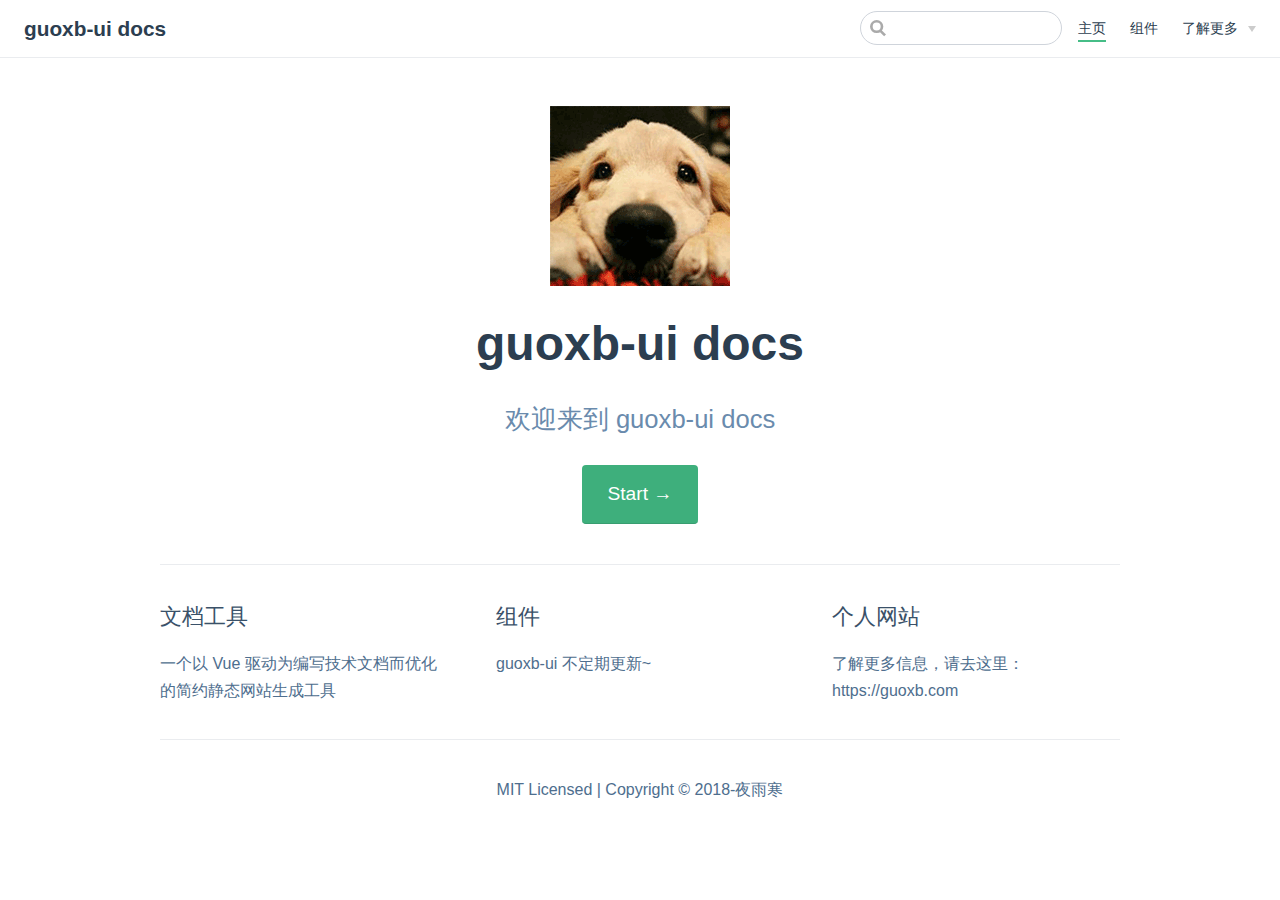
==== commit 2bebf99e: "no message" ====
--- a/index.html
+++ b/index.html
@@ -4,14 +4,14 @@
     <meta charset="utf-8">
     <meta name="viewport" content="width=device-width,initial-scale=1">
     <title>guoxb-ui docs</title>
-    <meta name="description" content="Mobile UI elements for vue.js">
-    <link rel="icon" href="/logo.png">
+    <meta name="description" content="欢迎来到 guoxb-ui docs">
+    <link rel="icon" href="/img/logo.png">
     
-    <link rel="preload" href="/assets/css/0.styles.0d19fd84.css" as="style"><link rel="preload" href="/assets/js/app.8ce096a1.js" as="script"><link rel="preload" href="/assets/js/3.1cdc7455.js" as="script"><link rel="prefetch" href="/assets/js/2.d8f505d4.js"><link rel="prefetch" href="/assets/js/4.7aa57813.js"><link rel="prefetch" href="/assets/js/5.6124fde0.js">
-    <link rel="stylesheet" href="/assets/css/0.styles.0d19fd84.css">
+    <link rel="preload" href="/assets/css/0.styles.50403d5c.css" as="style"><link rel="preload" href="/assets/js/app.7acef542.js" as="script"><link rel="preload" href="/assets/js/5.981fca5a.js" as="script"><link rel="prefetch" href="/assets/js/2.82efb36d.js"><link rel="prefetch" href="/assets/js/3.ac8b2b7d.js"><link rel="prefetch" href="/assets/js/4.2ee2b569.js"><link rel="prefetch" href="/assets/js/6.72fcfb66.js"><link rel="prefetch" href="/assets/js/7.acba3111.js"><link rel="prefetch" href="/assets/js/8.f05eacf7.js">
+    <link rel="stylesheet" href="/assets/css/0.styles.50403d5c.css">
   </head>
   <body>
-    <div id="app" data-server-rendered="true"><div class="theme-container no-sidebar"><header class="navbar"><div class="sidebar-button"><svg xmlns="http://www.w3.org/2000/svg" aria-hidden="true" role="img" viewBox="0 0 448 512" class="icon"><path fill="currentColor" d="M436 124H12c-6.627 0-12-5.373-12-12V80c0-6.627 5.373-12 12-12h424c6.627 0 12 5.373 12 12v32c0 6.627-5.373 12-12 12zm0 160H12c-6.627 0-12-5.373-12-12v-32c0-6.627 5.373-12 12-12h424c6.627 0 12 5.373 12 12v32c0 6.627-5.373 12-12 12zm0 160H12c-6.627 0-12-5.373-12-12v-32c0-6.627 5.373-12 12-12h424c6.627 0 12 5.373 12 12v32c0 6.627-5.373 12-12 12z"></path></svg></div> <a href="/" class="home-link router-link-exact-active router-link-active"><!----> <span class="site-name">guoxb-ui docs</span></a> <div class="links" style="max-width:nullpx;"><div class="search-box"><input aria-label="Search" autocomplete="off" spellcheck="false" value=""> <!----></div> <nav class="nav-links can-hide"><div class="nav-item"><a href="/" class="nav-link router-link-exact-active router-link-active">主页</a></div><div class="nav-item"><a href="/components/" class="nav-link">组件</a></div><div class="nav-item"><div class="dropdown-wrapper"><a class="dropdown-title"><span class="title">了解更多</span> <span class="arrow right"></span></a> <ul class="nav-dropdown" style="display:none;"><li class="dropdown-item"><!----> <a href="https://guoxb.com/" target="_blank" rel="noopener noreferrer" class="nav-link external">
+    <div id="app" data-server-rendered="true"><div class="theme-container no-sidebar"><header class="navbar"><div class="sidebar-button"><svg xmlns="http://www.w3.org/2000/svg" aria-hidden="true" role="img" viewBox="0 0 448 512" class="icon"><path fill="currentColor" d="M436 124H12c-6.627 0-12-5.373-12-12V80c0-6.627 5.373-12 12-12h424c6.627 0 12 5.373 12 12v32c0 6.627-5.373 12-12 12zm0 160H12c-6.627 0-12-5.373-12-12v-32c0-6.627 5.373-12 12-12h424c6.627 0 12 5.373 12 12v32c0 6.627-5.373 12-12 12zm0 160H12c-6.627 0-12-5.373-12-12v-32c0-6.627 5.373-12 12-12h424c6.627 0 12 5.373 12 12v32c0 6.627-5.373 12-12 12z"></path></svg></div> <a href="/" class="home-link router-link-exact-active router-link-active"><!----> <span class="site-name">guoxb-ui docs</span></a> <div class="links" style="max-width:nullpx;"><div class="search-box"><input aria-label="Search" autocomplete="off" spellcheck="false" value=""> <!----></div> <nav class="nav-links can-hide"><div class="nav-item"><a href="/" class="nav-link router-link-exact-active router-link-active">主页</a></div><div class="nav-item"><a href="/components/guide.html" class="nav-link">组件</a></div><div class="nav-item"><div class="dropdown-wrapper"><a class="dropdown-title"><span class="title">了解更多</span> <span class="arrow right"></span></a> <ul class="nav-dropdown" style="display:none;"><li class="dropdown-item"><!----> <a href="https://guoxb.com/" target="_blank" rel="noopener noreferrer" class="nav-link external">
   个人博客
   <svg xmlns="http://www.w3.org/2000/svg" aria-hidden="true" x="0px" y="0px" viewBox="0 0 100 100" width="15" height="15" class="icon outbound"><path fill="currentColor" d="M18.8,85.1h56l0,0c2.2,0,4-1.8,4-4v-32h-8v28h-48v-48h28v-8h-32l0,0c-2.2,0-4,1.8-4,4v56C14.8,83.3,16.6,85.1,18.8,85.1z"></path> <polygon fill="currentColor" points="45.7,48.7 51.3,54.3 77.2,28.5 77.2,37.2 85.2,37.2 85.2,14.9 62.8,14.9 62.8,22.9 71.5,22.9"></polygon></svg></a></li><li class="dropdown-item"><!----> <a href="https://www.jianshu.com/u/46ae5ab6420e/" target="_blank" rel="noopener noreferrer" class="nav-link external">
   简书
@@ -21,7 +21,7 @@
   微博
   <svg xmlns="http://www.w3.org/2000/svg" aria-hidden="true" x="0px" y="0px" viewBox="0 0 100 100" width="15" height="15" class="icon outbound"><path fill="currentColor" d="M18.8,85.1h56l0,0c2.2,0,4-1.8,4-4v-32h-8v28h-48v-48h28v-8h-32l0,0c-2.2,0-4,1.8-4,4v56C14.8,83.3,16.6,85.1,18.8,85.1z"></path> <polygon fill="currentColor" points="45.7,48.7 51.3,54.3 77.2,28.5 77.2,37.2 85.2,37.2 85.2,14.9 62.8,14.9 62.8,22.9 71.5,22.9"></polygon></svg></a></li><li class="dropdown-item"><!----> <a href="https://github.com/gxbxgithub/" target="_blank" rel="noopener noreferrer" class="nav-link external">
   Github
-  <svg xmlns="http://www.w3.org/2000/svg" aria-hidden="true" x="0px" y="0px" viewBox="0 0 100 100" width="15" height="15" class="icon outbound"><path fill="currentColor" d="M18.8,85.1h56l0,0c2.2,0,4-1.8,4-4v-32h-8v28h-48v-48h28v-8h-32l0,0c-2.2,0-4,1.8-4,4v56C14.8,83.3,16.6,85.1,18.8,85.1z"></path> <polygon fill="currentColor" points="45.7,48.7 51.3,54.3 77.2,28.5 77.2,37.2 85.2,37.2 85.2,14.9 62.8,14.9 62.8,22.9 71.5,22.9"></polygon></svg></a></li></ul></div></div> <!----></nav></div></header> <div class="sidebar-mask"></div> <div class="sidebar"><nav class="nav-links"><div class="nav-item"><a href="/" class="nav-link router-link-exact-active router-link-active">主页</a></div><div class="nav-item"><a href="/components/" class="nav-link">组件</a></div><div class="nav-item"><div class="dropdown-wrapper"><a class="dropdown-title"><span class="title">了解更多</span> <span class="arrow right"></span></a> <ul class="nav-dropdown" style="display:none;"><li class="dropdown-item"><!----> <a href="https://guoxb.com/" target="_blank" rel="noopener noreferrer" class="nav-link external">
+  <svg xmlns="http://www.w3.org/2000/svg" aria-hidden="true" x="0px" y="0px" viewBox="0 0 100 100" width="15" height="15" class="icon outbound"><path fill="currentColor" d="M18.8,85.1h56l0,0c2.2,0,4-1.8,4-4v-32h-8v28h-48v-48h28v-8h-32l0,0c-2.2,0-4,1.8-4,4v56C14.8,83.3,16.6,85.1,18.8,85.1z"></path> <polygon fill="currentColor" points="45.7,48.7 51.3,54.3 77.2,28.5 77.2,37.2 85.2,37.2 85.2,14.9 62.8,14.9 62.8,22.9 71.5,22.9"></polygon></svg></a></li></ul></div></div> <!----></nav></div></header> <div class="sidebar-mask"></div> <div class="sidebar"><nav class="nav-links"><div class="nav-item"><a href="/" class="nav-link router-link-exact-active router-link-active">主页</a></div><div class="nav-item"><a href="/components/guide.html" class="nav-link">组件</a></div><div class="nav-item"><div class="dropdown-wrapper"><a class="dropdown-title"><span class="title">了解更多</span> <span class="arrow right"></span></a> <ul class="nav-dropdown" style="display:none;"><li class="dropdown-item"><!----> <a href="https://guoxb.com/" target="_blank" rel="noopener noreferrer" class="nav-link external">
   个人博客
   <svg xmlns="http://www.w3.org/2000/svg" aria-hidden="true" x="0px" y="0px" viewBox="0 0 100 100" width="15" height="15" class="icon outbound"><path fill="currentColor" d="M18.8,85.1h56l0,0c2.2,0,4-1.8,4-4v-32h-8v28h-48v-48h28v-8h-32l0,0c-2.2,0-4,1.8-4,4v56C14.8,83.3,16.6,85.1,18.8,85.1z"></path> <polygon fill="currentColor" points="45.7,48.7 51.3,54.3 77.2,28.5 77.2,37.2 85.2,37.2 85.2,14.9 62.8,14.9 62.8,22.9 71.5,22.9"></polygon></svg></a></li><li class="dropdown-item"><!----> <a href="https://www.jianshu.com/u/46ae5ab6420e/" target="_blank" rel="noopener noreferrer" class="nav-link external">
   简书
@@ -31,11 +31,11 @@
   微博
   <svg xmlns="http://www.w3.org/2000/svg" aria-hidden="true" x="0px" y="0px" viewBox="0 0 100 100" width="15" height="15" class="icon outbound"><path fill="currentColor" d="M18.8,85.1h56l0,0c2.2,0,4-1.8,4-4v-32h-8v28h-48v-48h28v-8h-32l0,0c-2.2,0-4,1.8-4,4v56C14.8,83.3,16.6,85.1,18.8,85.1z"></path> <polygon fill="currentColor" points="45.7,48.7 51.3,54.3 77.2,28.5 77.2,37.2 85.2,37.2 85.2,14.9 62.8,14.9 62.8,22.9 71.5,22.9"></polygon></svg></a></li><li class="dropdown-item"><!----> <a href="https://github.com/gxbxgithub/" target="_blank" rel="noopener noreferrer" class="nav-link external">
   Github
-  <svg xmlns="http://www.w3.org/2000/svg" aria-hidden="true" x="0px" y="0px" viewBox="0 0 100 100" width="15" height="15" class="icon outbound"><path fill="currentColor" d="M18.8,85.1h56l0,0c2.2,0,4-1.8,4-4v-32h-8v28h-48v-48h28v-8h-32l0,0c-2.2,0-4,1.8-4,4v56C14.8,83.3,16.6,85.1,18.8,85.1z"></path> <polygon fill="currentColor" points="45.7,48.7 51.3,54.3 77.2,28.5 77.2,37.2 85.2,37.2 85.2,14.9 62.8,14.9 62.8,22.9 71.5,22.9"></polygon></svg></a></li></ul></div></div> <!----></nav>  <!----> </div> <div class="home"><div class="hero"><img src="/hero.png" alt="hero"> <h1>guoxb-ui docs</h1> <p class="description">
-      Mobile UI elements for vue.js
-    </p> <p class="action"><a href="/zh/guide/" class="nav-link action-button">Start →</a></p></div> <div class="features"><div class="feature"><h2>文档工具</h2> <p>一个以 Vue 驱动为编写技术文档而优化的简约静态网站生成工具</p></div><div class="feature"><h2>Vue驱动</h2> <p>享受 Vue + webpack 的开发体验，在 Markdown 中使用 Vue 组件，同时可以使用 Vue 来开发自定义主题。</p></div><div class="feature"><h2>高性能</h2> <p>VuePress 为每个页面预渲染生成静态的 HTML，同时在页面被加载的时候，将作为 SPA 运行。</p></div></div> <div class="content custom"></div> <div class="footer">
-    MIT Licensed | Copyright © 2018-present Evan You
+  <svg xmlns="http://www.w3.org/2000/svg" aria-hidden="true" x="0px" y="0px" viewBox="0 0 100 100" width="15" height="15" class="icon outbound"><path fill="currentColor" d="M18.8,85.1h56l0,0c2.2,0,4-1.8,4-4v-32h-8v28h-48v-48h28v-8h-32l0,0c-2.2,0-4,1.8-4,4v56C14.8,83.3,16.6,85.1,18.8,85.1z"></path> <polygon fill="currentColor" points="45.7,48.7 51.3,54.3 77.2,28.5 77.2,37.2 85.2,37.2 85.2,14.9 62.8,14.9 62.8,22.9 71.5,22.9"></polygon></svg></a></li></ul></div></div> <!----></nav>  <!----> </div> <div class="home"><div class="hero"><img src="./img/logo.png" alt="hero"> <h1>guoxb-ui docs</h1> <p class="description">
+      欢迎来到 guoxb-ui docs
+    </p> <p class="action"><a href="/components/guide.html" class="nav-link action-button">Start →</a></p></div> <div class="features"><div class="feature"><h2>文档工具</h2> <p>一个以 Vue 驱动为编写技术文档而优化的简约静态网站生成工具</p></div><div class="feature"><h2>组件</h2> <p>guoxb-ui 不定期更新~</p></div><div class="feature"><h2>个人网站</h2> <p>了解更多信息，请去这里：https://guoxb.com</p></div></div> <div class="content custom"></div> <div class="footer">
+    MIT Licensed | Copyright © 2018-夜雨寒
   </div></div> <!----></div></div>
-    <script src="/assets/js/app.8ce096a1.js" defer></script><script src="/assets/js/3.1cdc7455.js" defer></script>
+    <script src="/assets/js/app.7acef542.js" defer></script><script src="/assets/js/5.981fca5a.js" defer></script>
   </body>
 </html>
--- a/assets/css/0.styles.50403d5c.css
+++ b/assets/css/0.styles.50403d5c.css
@@ -0,0 +1 @@
+.home{padding:3.6rem 2rem 0;max-width:960px;margin:0 auto}.home .hero{text-align:center}.home .hero img{max-width:100%;max-height:280px;display:block;margin:3rem auto 1.5rem}.home .hero h1{font-size:3rem}.home .hero .action,.home .hero .description,.home .hero h1{margin:1.8rem auto}.home .hero .description{max-width:35rem;font-size:1.6rem;line-height:1.3;color:#6a8bad}.home .hero .action-button{display:inline-block;font-size:1.2rem;color:#fff;background-color:#3eaf7c;padding:.8rem 1.6rem;border-radius:4px;transition:background-color .1s ease;box-sizing:border-box;border-bottom:1px solid #389d70}.home .hero .action-button:hover{background-color:#4abf8a}.home .features{border-top:1px solid #eaecef;padding:1.2rem 0;margin-top:2.5rem;display:flex;flex-wrap:wrap;align-items:flex-start;align-content:stretch;justify-content:space-between}.home .feature{flex-grow:1;flex-basis:30%;max-width:30%}.home .feature h2{font-size:1.4rem;font-weight:500;border-bottom:none;padding-bottom:0;color:#3a5169}.home .feature p{color:#4e6e8e}.home .footer{padding:2.5rem;border-top:1px solid #eaecef;text-align:center;color:#4e6e8e}@media (max-width:719px){.home .features{flex-direction:column}.home .feature{max-width:100%;padding:0 2.5rem}}@media (max-width:419px){.home{padding-left:1.5rem;padding-right:1.5rem}.home .hero img{max-height:210px;margin:2rem auto 1.2rem}.home .hero h1{font-size:2rem}.home .hero .action,.home .hero .description,.home .hero h1{margin:1.2rem auto}.home .hero .description{font-size:1.2rem}.home .hero .action-button{font-size:1rem;padding:.6rem 1.2rem}.home .feature h2{font-size:1.25rem}}.grid-content[data-v-053d403c]{min-height:36px}.bg-purple-dark[data-v-053d403c]{background:#99a9bf}.bg-purple[data-v-053d403c]{background:#d3dce6}.bg-purple-light[data-v-053d403c]{background:#e5e9f2}.g-row[data-v-053d403c]{margin-bottom:10px}.search-box{display:inline-block;position:relative;margin-right:1rem}.search-box input{cursor:text;width:10rem;color:#4e6e8e;display:inline-block;border:1px solid #cfd4db;border-radius:2rem;font-size:.9rem;line-height:2rem;padding:0 .5rem 0 2rem;outline:none;transition:all .2s ease;background:#fff url(/assets/img/search.83621669.svg) .6rem .5rem no-repeat;background-size:1rem}.search-box input:focus{cursor:auto;border-color:#3eaf7c}.search-box .suggestions{background:#fff;width:20rem;position:absolute;top:1.5rem;border:1px solid #cfd4db;border-radius:6px;padding:.4rem;list-style-type:none}.search-box .suggestions.align-right{right:0}.search-box .suggestion{line-height:1.4;padding:.4rem .6rem;border-radius:4px;cursor:pointer}.search-box .suggestion a{white-space:normal;color:#5d82a6}.search-box .suggestion a .page-title{font-weight:600}.search-box .suggestion a .header{font-size:.9em;margin-left:.25em}.search-box .suggestion.focused{background-color:#f3f4f5}.search-box .suggestion.focused a{color:#3eaf7c}@media (max-width:959px){.search-box input{cursor:pointer;width:0;border-color:transparent;position:relative}.search-box input:focus{cursor:text;left:0;width:10rem}}@media (max-width:959px) and (min-width:719px){.search-box .suggestions{left:0}}@media (max-width:719px){.search-box{margin-right:0}.search-box input{left:1rem}.search-box .suggestions{right:0}}@media (max-width:419px){.search-box .suggestions{width:calc(100vw - 4rem)}.search-box input:focus{width:8rem}}.dropdown-enter,.dropdown-leave-to{height:0!important}.dropdown-wrapper{cursor:pointer}.dropdown-wrapper .dropdown-title{display:block}.dropdown-wrapper .dropdown-title:hover{border-color:transparent}.dropdown-wrapper .dropdown-title .arrow{vertical-align:middle;margin-top:-1px;margin-left:.4rem}.dropdown-wrapper .nav-dropdown .dropdown-item{color:inherit;line-height:1.7rem}.dropdown-wrapper .nav-dropdown .dropdown-item h4{margin:.45rem 0 0;border-top:1px solid #eee;padding:.45rem 1.5rem 0 1.25rem}.dropdown-wrapper .nav-dropdown .dropdown-item .dropdown-subitem-wrapper{padding:0;list-style:none}.dropdown-wrapper .nav-dropdown .dropdown-item .dropdown-subitem-wrapper .dropdown-subitem{font-size:.9em}.dropdown-wrapper .nav-dropdown .dropdown-item a{display:block;line-height:1.7rem;position:relative;border-bottom:none;font-weight:400;margin-bottom:0;padding:0 1.5rem 0 1.25rem}.dropdown-wrapper .nav-dropdown .dropdown-item a.router-link-active,.dropdown-wrapper .nav-dropdown .dropdown-item a:hover{color:#3eaf7c}.dropdown-wrapper .nav-dropdown .dropdown-item a.router-link-active:after{content:"";width:0;height:0;border-left:5px solid #3eaf7c;border-top:3px solid transparent;border-bottom:3px solid transparent;position:absolute;top:calc(50% - 2px);left:9px}.dropdown-wrapper .nav-dropdown .dropdown-item:first-child h4{margin-top:0;padding-top:0;border-top:0}@media (max-width:719px){.dropdown-wrapper.open .dropdown-title{margin-bottom:.5rem}.dropdown-wrapper .nav-dropdown{transition:height .1s ease-out;overflow:hidden}.dropdown-wrapper .nav-dropdown .dropdown-item h4{border-top:0;margin-top:0;padding-top:0}.dropdown-wrapper .nav-dropdown .dropdown-item>a,.dropdown-wrapper .nav-dropdown .dropdown-item h4{font-size:15px;line-height:2rem}.dropdown-wrapper .nav-dropdown .dropdown-item .dropdown-subitem{font-size:14px;padding-left:1rem}}@media (min-width:719px){.dropdown-wrapper{height:1.8rem}.dropdown-wrapper:hover .nav-dropdown{display:block!important}.dropdown-wrapper .dropdown-title .arrow{border-left:4px solid transparent;border-right:4px solid transparent;border-top:6px solid #ccc;border-bottom:0}.dropdown-wrapper .nav-dropdown{display:none;height:auto!important;box-sizing:border-box;max-height:calc(100vh - 2.7rem);overflow-y:auto;position:absolute;top:100%;right:0;background-color:#fff;padding:.6rem 0;border:1px solid #ddd;border-bottom-color:#ccc;text-align:left;border-radius:.25rem;white-space:nowrap;margin:0}}.nav-links{display:inline-block}.nav-links a{line-height:1.4rem;color:inherit}.nav-links a.router-link-active,.nav-links a:hover{color:#3eaf7c}.nav-links .nav-item{position:relative;display:inline-block;margin-left:1.5rem;line-height:2rem}.nav-links .nav-item:first-child{margin-left:0}.nav-links .repo-link{margin-left:1.5rem}@media (max-width:719px){.nav-links .nav-item,.nav-links .repo-link{margin-left:0}}@media (min-width:719px){.nav-links a.router-link-active,.nav-links a:hover{color:#2c3e50}.nav-item>a:not(.external).router-link-active,.nav-item>a:not(.external):hover{margin-bottom:-2px;border-bottom:2px solid #46bd87}}.navbar{padding:.7rem 1.5rem;line-height:2.2rem;position:relative}.navbar a,.navbar img,.navbar span{display:inline-block}.navbar .logo{height:2.2rem;min-width:2.2rem;margin-right:.8rem;vertical-align:top}.navbar .site-name{font-size:1.3rem;font-weight:600;color:#2c3e50;position:relative}.navbar .links{padding-left:1.5rem;box-sizing:border-box;background-color:#fff;white-space:nowrap;font-size:.9rem;position:absolute;right:1.5rem;top:.7rem;display:flex}.navbar .links .search-box{flex:0 0 auto;vertical-align:top}.navbar .links .nav-links{flex:1}@media (max-width:719px){.navbar{padding-left:4rem}.navbar .can-hide{display:none}.navbar .links{padding-left:1.5rem}}.page-edit,.page-nav{max-width:740px;margin:0 auto;padding:2rem 2.5rem}@media (max-width:959px){.page-edit,.page-nav{padding:2rem}}@media (max-width:419px){.page-edit,.page-nav{padding:1.5rem}}.page{padding-bottom:2rem}.page-edit{padding-top:1rem;padding-bottom:1rem;overflow:auto}.page-edit .edit-link{display:inline-block}.page-edit .edit-link a{color:#4e6e8e;margin-right:.25rem}.page-edit .last-updated{float:right;font-size:.9em}.page-edit .last-updated .prefix{font-weight:500;color:#4e6e8e}.page-edit .last-updated .time{font-weight:400;color:#aaa}.page-nav{padding-top:1rem;padding-bottom:0}.page-nav .inner{min-height:2rem;margin-top:0;border-top:1px solid #eaecef;padding-top:1rem;overflow:auto}.page-nav .next{float:right}@media (max-width:719px){.page-edit .edit-link{margin-bottom:.5rem}.page-edit .last-updated{font-size:.8em;float:none;text-align:left}}.sidebar .sidebar-sub-headers{padding-left:1rem;font-size:.95em}a.sidebar-link{font-weight:400;display:inline-block;color:#2c3e50;border-left:.25rem solid transparent;padding:.35rem 1rem .35rem 1.25rem;line-height:1.4;width:100%;box-sizing:border-box}a.sidebar-link:hover{color:#3eaf7c}a.sidebar-link.active{font-weight:600;color:#3eaf7c;border-left-color:#3eaf7c}.sidebar-group a.sidebar-link{padding-left:2rem}.sidebar-sub-headers a.sidebar-link{padding-top:.25rem;padding-bottom:.25rem;border-left:none}.sidebar-sub-headers a.sidebar-link.active{font-weight:500}.sidebar-button{display:none;width:1.25rem;height:1.25rem;position:absolute;padding:.6rem;top:.6rem;left:1rem;cursor:pointer}.sidebar-button .icon{display:block;width:1.25rem;height:1.25rem}@media (max-width:719px){.sidebar-button{display:block}}.sidebar ul{padding:0;margin:0;list-style-type:none}.sidebar a{display:inline-block}.sidebar .nav-links{display:none;border-bottom:1px solid #eaecef;padding:.5rem 0 .75rem 0}.sidebar .nav-links a{font-weight:600}.sidebar .nav-links .nav-item,.sidebar .nav-links .repo-link{display:block;line-height:1.25rem;font-size:1.1em;padding:.5rem 0 .5rem 1.5rem}.sidebar .sidebar-links{padding:1.5rem 0}@media (max-width:719px){.sidebar .nav-links{display:block}.sidebar .nav-links .dropdown-wrapper .nav-dropdown .dropdown-item a.router-link-active:after{top:calc(1rem - 2px)}.sidebar .sidebar-links{padding:1rem 0}}.sw-update-popup{position:fixed;right:1em;bottom:1em;padding:1em;border:1px solid #3eaf7c;border-radius:3px;background:#fff;box-shadow:0 4px 16px rgba(0,0,0,.5);text-align:center}.sw-update-popup button{margin-top:.5em;padding:.25em 2em}.sw-update-popup-enter-active,.sw-update-popup-leave-active{transition:opacity .3s,transform .3s}.sw-update-popup-enter,.sw-update-popup-leave-to{opacity:0;transform:translateY(50%) scale(.5)}code[class*=language-],pre[class*=language-]{color:#ccc;background:none;font-family:Consolas,Monaco,Andale Mono,Ubuntu Mono,monospace;font-size:1em;text-align:left;white-space:pre;word-spacing:normal;word-break:normal;word-wrap:normal;line-height:1.5;tab-size:4;hyphens:none}pre[class*=language-]{padding:1em;margin:.5em 0;overflow:auto}:not(pre)>code[class*=language-],pre[class*=language-]{background:#2d2d2d}:not(pre)>code[class*=language-]{padding:.1em;border-radius:.3em;white-space:normal}.token.block-comment,.token.cdata,.token.comment,.token.doctype,.token.prolog{color:#999}.token.punctuation{color:#ccc}.token.attr-name,.token.deleted,.token.namespace,.token.tag{color:#e2777a}.token.function-name{color:#6196cc}.token.boolean,.token.function,.token.number{color:#f08d49}.token.class-name,.token.constant,.token.property,.token.symbol{color:#f8c555}.token.atrule,.token.builtin,.token.important,.token.keyword,.token.selector{color:#cc99cd}.token.attr-value,.token.char,.token.regex,.token.string,.token.variable{color:#7ec699}.token.entity,.token.operator,.token.url{color:#67cdcc}.token.bold,.token.important{font-weight:700}.token.italic{font-style:italic}.token.entity{cursor:help}.token.inserted{color:green}#nprogress{pointer-events:none}#nprogress .bar{background:#3eaf7c;position:fixed;z-index:1031;top:0;left:0;width:100%;height:2px}#nprogress .peg{display:block;position:absolute;right:0;width:100px;height:100%;box-shadow:0 0 10px #3eaf7c,0 0 5px #3eaf7c;opacity:1;transform:rotate(3deg) translateY(-4px)}#nprogress .spinner{display:block;position:fixed;z-index:1031;top:15px;right:15px}#nprogress .spinner-icon{width:18px;height:18px;box-sizing:border-box;border:2px solid transparent;border-top-color:#3eaf7c;border-left-color:#3eaf7c;border-radius:50%;animation:nprogress-spinner .4s linear infinite}.nprogress-custom-parent{overflow:hidden;position:relative}.nprogress-custom-parent #nprogress .bar,.nprogress-custom-parent #nprogress .spinner{position:absolute}@keyframes nprogress-spinner{0%{transform:rotate(0deg)}to{transform:rotate(1turn)}}.content code{color:#476582;padding:.25rem .5rem;margin:0;font-size:.85em;background-color:rgba(27,31,35,.05);border-radius:3px}.content pre,.content pre[class*=language-]{line-height:1.4;padding:1.25rem 1.5rem;margin:.85rem 0;background-color:#282c34;border-radius:6px;overflow:auto}.content pre[class*=language-] code,.content pre code{color:#fff;padding:0;background-color:transparent;border-radius:0}div[class*=language-]{position:relative;background-color:#282c34;border-radius:6px}div[class*=language-] .highlight-lines{-webkit-user-select:none;-moz-user-select:none;-ms-user-select:none;user-select:none;padding-top:1.3rem;position:absolute;top:0;left:0;width:100%;line-height:1.4}div[class*=language-] .highlight-lines .highlighted{background-color:rgba(0,0,0,.66)}div[class*=language-] pre,div[class*=language-] pre[class*=language-]{background:transparent;position:relative;z-index:1}div[class*=language-]:before{position:absolute;z-index:3;top:.8em;right:1em;font-size:.75rem;color:hsla(0,0%,100%,.4)}div[class*=language-]:not(.line-numbers-mode) .line-numbers-wrapper{display:none}div[class*=language-].line-numbers-mode .highlight-lines .highlighted{position:relative}div[class*=language-].line-numbers-mode .highlight-lines .highlighted:before{content:" ";position:absolute;z-index:3;left:0;top:0;display:block;width:3.5rem;height:100%;background-color:rgba(0,0,0,.66)}div[class*=language-].line-numbers-mode pre{padding-left:4.5rem;vertical-align:middle}div[class*=language-].line-numbers-mode .line-numbers-wrapper{position:absolute;top:0;width:3.5rem;text-align:center;color:hsla(0,0%,100%,.3);padding:1.25rem 0;line-height:1.4}div[class*=language-].line-numbers-mode .line-numbers-wrapper .line-number,div[class*=language-].line-numbers-mode .line-numbers-wrapper br{-webkit-user-select:none;-moz-user-select:none;-ms-user-select:none;user-select:none}div[class*=language-].line-numbers-mode .line-numbers-wrapper .line-number{position:relative;z-index:4;font-size:.85em}div[class*=language-].line-numbers-mode:after{content:"";position:absolute;z-index:2;top:0;left:0;width:3.5rem;height:100%;border-radius:6px 0 0 6px;border-right:1px solid rgba(0,0,0,.66);background-color:#282c34}div[class~=language-js]:before{content:"js"}div[class~=language-ts]:before{content:"ts"}div[class~=language-html]:before{content:"html"}div[class~=language-md]:before{content:"md"}div[class~=language-vue]:before{content:"vue"}div[class~=language-css]:before{content:"css"}div[class~=language-sass]:before{content:"sass"}div[class~=language-scss]:before{content:"scss"}div[class~=language-less]:before{content:"less"}div[class~=language-stylus]:before{content:"stylus"}div[class~=language-go]:before{content:"go"}div[class~=language-java]:before{content:"java"}div[class~=language-c]:before{content:"c"}div[class~=language-sh]:before{content:"sh"}div[class~=language-yaml]:before{content:"yaml"}div[class~=language-py]:before{content:"py"}div[class~=language-javascript]:before{content:"js"}div[class~=language-typescript]:before{content:"ts"}div[class~=language-markup]:before{content:"html"}div[class~=language-markdown]:before{content:"md"}div[class~=language-json]:before{content:"json"}div[class~=language-ruby]:before{content:"rb"}div[class~=language-python]:before{content:"py"}div[class~=language-bash]:before{content:"sh"}.custom-block .custom-block-title{font-weight:600;margin-bottom:-.4rem}.custom-block.danger,.custom-block.tip,.custom-block.warning{padding:.1rem 1.5rem;border-left-width:.5rem;border-left-style:solid;margin:1rem 0}.custom-block.tip{background-color:#f3f5f7;border-color:#42b983}.custom-block.warning{background-color:rgba(255,229,100,.3);border-color:#e7c000;color:#6b5900}.custom-block.warning .custom-block-title{color:#b29400}.custom-block.warning a{color:#2c3e50}.custom-block.danger{background-color:#ffe6e6;border-color:#c00;color:#4d0000}.custom-block.danger .custom-block-title{color:#900}.custom-block.danger a{color:#2c3e50}.arrow{display:inline-block;width:0;height:0}.arrow.up{border-bottom:6px solid #ccc}.arrow.down,.arrow.up{border-left:4px solid transparent;border-right:4px solid transparent}.arrow.down{border-top:6px solid #ccc}.arrow.right{border-left:6px solid #ccc}.arrow.left,.arrow.right{border-top:4px solid transparent;border-bottom:4px solid transparent}.arrow.left{border-right:6px solid #ccc}.content:not(.custom){max-width:740px;margin:0 auto;padding:2rem 2.5rem}@media (max-width:959px){.content:not(.custom){padding:2rem}}@media (max-width:419px){.content:not(.custom){padding:1.5rem}}.table-of-contents .badge{vertical-align:middle}body,html{padding:0;margin:0}body{font-family:-apple-system,BlinkMacSystemFont,Segoe UI,Roboto,Oxygen,Ubuntu,Cantarell,Fira Sans,Droid Sans,Helvetica Neue,sans-serif;-webkit-font-smoothing:antialiased;-moz-osx-font-smoothing:grayscale;font-size:16px;color:#2c3e50}.page{padding-left:20rem}.navbar{z-index:20;right:0;height:3.6rem;background-color:#fff;box-sizing:border-box;border-bottom:1px solid #eaecef}.navbar,.sidebar-mask{position:fixed;top:0;left:0}.sidebar-mask{z-index:9;width:100vw;height:100vh;display:none}.sidebar{font-size:15px;background-color:#fff;width:20rem;position:fixed;z-index:10;margin:0;top:3.6rem;left:0;bottom:0;box-sizing:border-box;border-right:1px solid #eaecef;overflow-y:auto}.content:not(.custom)>:first-child{margin-top:3.6rem}.content:not(.custom) a:hover{text-decoration:underline}.content:not(.custom) p.demo{padding:1rem 1.5rem;border:1px solid #ddd;border-radius:4px}.content:not(.custom) img{max-width:100%}.content.custom{padding:0;margin:0}.content.custom img{max-width:100%}a{font-weight:500;text-decoration:none}a,p a code{color:#3eaf7c}p a code{font-weight:400}kbd{background:#eee;border:.15rem solid #ddd;border-bottom:.25rem solid #ddd;border-radius:.15rem;padding:0 .15em}blockquote{font-size:1.2rem;color:#999;border-left:.25rem solid #dfe2e5;margin-left:0;padding-left:1rem}ol,ul{padding-left:1.2em}strong{font-weight:600}h1,h2,h3,h4,h5,h6{font-weight:600;line-height:1.25}.content:not(.custom)>h1,.content:not(.custom)>h2,.content:not(.custom)>h3,.content:not(.custom)>h4,.content:not(.custom)>h5,.content:not(.custom)>h6{margin-top:-3.1rem;padding-top:4.6rem;margin-bottom:0}.content:not(.custom)>h1:first-child,.content:not(.custom)>h2:first-child,.content:not(.custom)>h3:first-child,.content:not(.custom)>h4:first-child,.content:not(.custom)>h5:first-child,.content:not(.custom)>h6:first-child{margin-top:-1.5rem;margin-bottom:1rem}.content:not(.custom)>h1:first-child+.custom-block,.content:not(.custom)>h1:first-child+p,.content:not(.custom)>h1:first-child+pre,.content:not(.custom)>h2:first-child+.custom-block,.content:not(.custom)>h2:first-child+p,.content:not(.custom)>h2:first-child+pre,.content:not(.custom)>h3:first-child+.custom-block,.content:not(.custom)>h3:first-child+p,.content:not(.custom)>h3:first-child+pre,.content:not(.custom)>h4:first-child+.custom-block,.content:not(.custom)>h4:first-child+p,.content:not(.custom)>h4:first-child+pre,.content:not(.custom)>h5:first-child+.custom-block,.content:not(.custom)>h5:first-child+p,.content:not(.custom)>h5:first-child+pre,.content:not(.custom)>h6:first-child+.custom-block,.content:not(.custom)>h6:first-child+p,.content:not(.custom)>h6:first-child+pre{margin-top:2rem}h1:hover .header-anchor,h2:hover .header-anchor,h3:hover .header-anchor,h4:hover .header-anchor,h5:hover .header-anchor,h6:hover .header-anchor{opacity:1}h1{font-size:2.2rem}h2{font-size:1.65rem;padding-bottom:.3rem;border-bottom:1px solid #eaecef}h3{font-size:1.35rem}a.header-anchor{font-size:.85em;float:left;margin-left:-.87em;padding-right:.23em;margin-top:.125em;opacity:0}a.header-anchor:hover{text-decoration:none}.line-number,code,kbd{font-family:source-code-pro,Menlo,Monaco,Consolas,Courier New,monospace}ol,p,ul{line-height:1.7}hr{border:0;border-top:1px solid #eaecef}table{border-collapse:collapse;margin:1rem 0;display:block;overflow-x:auto}tr{border-top:1px solid #dfe2e5}tr:nth-child(2n){background-color:#f6f8fa}td,th{border:1px solid #dfe2e5;padding:.6em 1em}.custom-layout{padding-top:3.6rem}.theme-container.sidebar-open .sidebar-mask{display:block}.theme-container.no-navbar .content:not(.custom)>h1,.theme-container.no-navbar h2,.theme-container.no-navbar h3,.theme-container.no-navbar h4,.theme-container.no-navbar h5,.theme-container.no-navbar h6{margin-top:1.5rem;padding-top:0}.theme-container.no-navbar .sidebar{top:0}.theme-container.no-navbar .custom-layout{padding-top:0}@media (min-width:720px){.theme-container.no-sidebar .sidebar{display:none}.theme-container.no-sidebar .page{padding-left:0}}@media (max-width:959px){.sidebar{font-size:15px;width:16.4rem}.page{padding-left:16.4rem}}@media (max-width:719px){.sidebar{top:0;padding-top:3.6rem;transform:translateX(-100%);transition:transform .2s ease}.page{padding-left:0}.theme-container.sidebar-open .sidebar{transform:translateX(0)}.theme-container.no-navbar .sidebar{padding-top:0}}@media (max-width:419px){h1{font-size:1.9rem}.content div[class*=language-]{margin:.85rem -1.5rem;border-radius:0}}.icon.outbound{color:#aaa;display:inline-block}.badge[data-v-099ab69c]{display:inline-block;font-size:14px;height:18px;line-height:18px;border-radius:3px;padding:0 6px;color:#fff;margin-right:5px;background-color:#42b983}.badge.middle[data-v-099ab69c]{vertical-align:middle}.badge.top[data-v-099ab69c]{vertical-align:top}.badge.green[data-v-099ab69c],.badge.tip[data-v-099ab69c]{background-color:#42b983}.badge.error[data-v-099ab69c]{background-color:#da5961}.badge.warn[data-v-099ab69c],.badge.warning[data-v-099ab69c],.badge.yellow[data-v-099ab69c]{background-color:#e7c000}[class*=g-col-]{float:left;-webkit-box-sizing:border-box;box-sizing:border-box}.g-col-1{width:4.16666667%}.g-col-offset-1{margin-left:4.16666667%}.g-col-2{width:8.33333333%}.g-col-offset-2{margin-left:8.33333333%}.g-col-3{width:12.5%}.g-col-offset-3{margin-left:12.5%}.g-col-4{width:16.66666667%}.g-col-offset-4{margin-left:16.66666667%}.g-col-5{width:20.83333333%}.g-col-offset-5{margin-left:20.83333333%}.g-col-6{width:25%}.g-col-offset-6{margin-left:25%}.g-col-7{width:29.16666667%}.g-col-offset-7{margin-left:29.16666667%}.g-col-8{width:33.33333333%}.g-col-offset-8{margin-left:33.33333333%}.g-col-9{width:37.5%}.g-col-offset-9{margin-left:37.5%}.g-col-10{width:41.66666667%}.g-col-offset-10{margin-left:41.66666667%}.g-col-11{width:45.83333333%}.g-col-offset-11{margin-left:45.83333333%}.g-col-12{width:50%}.g-col-offset-12{margin-left:50%}.g-col-13{width:54.16666667%}.g-col-offset-13{margin-left:54.16666667%}.g-col-14{width:58.33333333%}.g-col-offset-14{margin-left:58.33333333%}.g-col-15{width:62.5%}.g-col-offset-15{margin-left:62.5%}.g-col-16{width:66.66666667%}.g-col-offset-16{margin-left:66.66666667%}.g-col-17{width:70.83333333%}.g-col-offset-17{margin-left:70.83333333%}.g-col-18{width:75%}.g-col-offset-18{margin-left:75%}.g-col-19{width:79.16666667%}.g-col-offset-19{margin-left:79.16666667%}.g-col-20{width:83.33333333%}.g-col-offset-20{margin-left:83.33333333%}.g-col-21{width:87.5%}.g-col-offset-21{margin-left:87.5%}.g-col-22{width:91.66666667%}.g-col-offset-22{margin-left:91.66666667%}.g-col-23{width:95.83333333%}.g-col-offset-23{margin-left:95.83333333%}.g-col-24{width:100%}.g-col-offset-24{margin-left:100%}.g-row{position:relative;-webkit-box-sizing:border-box;box-sizing:border-box}.g-row:after,.g-row:before{display:table;content:""}.g-row:after{clear:both}.sidebar-group:not(.first){margin-top:1em}.sidebar-group .sidebar-group{padding-left:.5em}.sidebar-group:not(.collapsable) .sidebar-heading{cursor:auto;color:inherit}.sidebar-heading{color:#999;transition:color .15s ease;cursor:pointer;font-size:1.1em;font-weight:700;padding:0 1.5rem;margin-top:0;margin-bottom:.5rem}.sidebar-heading.open,.sidebar-heading:hover{color:inherit}.sidebar-heading .arrow{position:relative;top:-.12em;left:.5em}.sidebar-heading:.open .arrow{top:-.18em}.sidebar-group-items{transition:height .1s ease-out;overflow:hidden}--- a/assets/css/0.styles.50403d5c.css
+++ b/assets/css/0.styles.50403d5c.css
@@ -0,0 +1 @@
+.home{padding:3.6rem 2rem 0;max-width:960px;margin:0 auto}.home .hero{text-align:center}.home .hero img{max-width:100%;max-height:280px;display:block;margin:3rem auto 1.5rem}.home .hero h1{font-size:3rem}.home .hero .action,.home .hero .description,.home .hero h1{margin:1.8rem auto}.home .hero .description{max-width:35rem;font-size:1.6rem;line-height:1.3;color:#6a8bad}.home .hero .action-button{display:inline-block;font-size:1.2rem;color:#fff;background-color:#3eaf7c;padding:.8rem 1.6rem;border-radius:4px;transition:background-color .1s ease;box-sizing:border-box;border-bottom:1px solid #389d70}.home .hero .action-button:hover{background-color:#4abf8a}.home .features{border-top:1px solid #eaecef;padding:1.2rem 0;margin-top:2.5rem;display:flex;flex-wrap:wrap;align-items:flex-start;align-content:stretch;justify-content:space-between}.home .feature{flex-grow:1;flex-basis:30%;max-width:30%}.home .feature h2{font-size:1.4rem;font-weight:500;border-bottom:none;padding-bottom:0;color:#3a5169}.home .feature p{color:#4e6e8e}.home .footer{padding:2.5rem;border-top:1px solid #eaecef;text-align:center;color:#4e6e8e}@media (max-width:719px){.home .features{flex-direction:column}.home .feature{max-width:100%;padding:0 2.5rem}}@media (max-width:419px){.home{padding-left:1.5rem;padding-right:1.5rem}.home .hero img{max-height:210px;margin:2rem auto 1.2rem}.home .hero h1{font-size:2rem}.home .hero .action,.home .hero .description,.home .hero h1{margin:1.2rem auto}.home .hero .description{font-size:1.2rem}.home .hero .action-button{font-size:1rem;padding:.6rem 1.2rem}.home .feature h2{font-size:1.25rem}}.grid-content[data-v-053d403c]{min-height:36px}.bg-purple-dark[data-v-053d403c]{background:#99a9bf}.bg-purple[data-v-053d403c]{background:#d3dce6}.bg-purple-light[data-v-053d403c]{background:#e5e9f2}.g-row[data-v-053d403c]{margin-bottom:10px}.search-box{display:inline-block;position:relative;margin-right:1rem}.search-box input{cursor:text;width:10rem;color:#4e6e8e;display:inline-block;border:1px solid #cfd4db;border-radius:2rem;font-size:.9rem;line-height:2rem;padding:0 .5rem 0 2rem;outline:none;transition:all .2s ease;background:#fff url(/assets/img/search.83621669.svg) .6rem .5rem no-repeat;background-size:1rem}.search-box input:focus{cursor:auto;border-color:#3eaf7c}.search-box .suggestions{background:#fff;width:20rem;position:absolute;top:1.5rem;border:1px solid #cfd4db;border-radius:6px;padding:.4rem;list-style-type:none}.search-box .suggestions.align-right{right:0}.search-box .suggestion{line-height:1.4;padding:.4rem .6rem;border-radius:4px;cursor:pointer}.search-box .suggestion a{white-space:normal;color:#5d82a6}.search-box .suggestion a .page-title{font-weight:600}.search-box .suggestion a .header{font-size:.9em;margin-left:.25em}.search-box .suggestion.focused{background-color:#f3f4f5}.search-box .suggestion.focused a{color:#3eaf7c}@media (max-width:959px){.search-box input{cursor:pointer;width:0;border-color:transparent;position:relative}.search-box input:focus{cursor:text;left:0;width:10rem}}@media (max-width:959px) and (min-width:719px){.search-box .suggestions{left:0}}@media (max-width:719px){.search-box{margin-right:0}.search-box input{left:1rem}.search-box .suggestions{right:0}}@media (max-width:419px){.search-box .suggestions{width:calc(100vw - 4rem)}.search-box input:focus{width:8rem}}.dropdown-enter,.dropdown-leave-to{height:0!important}.dropdown-wrapper{cursor:pointer}.dropdown-wrapper .dropdown-title{display:block}.dropdown-wrapper .dropdown-title:hover{border-color:transparent}.dropdown-wrapper .dropdown-title .arrow{vertical-align:middle;margin-top:-1px;margin-left:.4rem}.dropdown-wrapper .nav-dropdown .dropdown-item{color:inherit;line-height:1.7rem}.dropdown-wrapper .nav-dropdown .dropdown-item h4{margin:.45rem 0 0;border-top:1px solid #eee;padding:.45rem 1.5rem 0 1.25rem}.dropdown-wrapper .nav-dropdown .dropdown-item .dropdown-subitem-wrapper{padding:0;list-style:none}.dropdown-wrapper .nav-dropdown .dropdown-item .dropdown-subitem-wrapper .dropdown-subitem{font-size:.9em}.dropdown-wrapper .nav-dropdown .dropdown-item a{display:block;line-height:1.7rem;position:relative;border-bottom:none;font-weight:400;margin-bottom:0;padding:0 1.5rem 0 1.25rem}.dropdown-wrapper .nav-dropdown .dropdown-item a.router-link-active,.dropdown-wrapper .nav-dropdown .dropdown-item a:hover{color:#3eaf7c}.dropdown-wrapper .nav-dropdown .dropdown-item a.router-link-active:after{content:"";width:0;height:0;border-left:5px solid #3eaf7c;border-top:3px solid transparent;border-bottom:3px solid transparent;position:absolute;top:calc(50% - 2px);left:9px}.dropdown-wrapper .nav-dropdown .dropdown-item:first-child h4{margin-top:0;padding-top:0;border-top:0}@media (max-width:719px){.dropdown-wrapper.open .dropdown-title{margin-bottom:.5rem}.dropdown-wrapper .nav-dropdown{transition:height .1s ease-out;overflow:hidden}.dropdown-wrapper .nav-dropdown .dropdown-item h4{border-top:0;margin-top:0;padding-top:0}.dropdown-wrapper .nav-dropdown .dropdown-item>a,.dropdown-wrapper .nav-dropdown .dropdown-item h4{font-size:15px;line-height:2rem}.dropdown-wrapper .nav-dropdown .dropdown-item .dropdown-subitem{font-size:14px;padding-left:1rem}}@media (min-width:719px){.dropdown-wrapper{height:1.8rem}.dropdown-wrapper:hover .nav-dropdown{display:block!important}.dropdown-wrapper .dropdown-title .arrow{border-left:4px solid transparent;border-right:4px solid transparent;border-top:6px solid #ccc;border-bottom:0}.dropdown-wrapper .nav-dropdown{display:none;height:auto!important;box-sizing:border-box;max-height:calc(100vh - 2.7rem);overflow-y:auto;position:absolute;top:100%;right:0;background-color:#fff;padding:.6rem 0;border:1px solid #ddd;border-bottom-color:#ccc;text-align:left;border-radius:.25rem;white-space:nowrap;margin:0}}.nav-links{display:inline-block}.nav-links a{line-height:1.4rem;color:inherit}.nav-links a.router-link-active,.nav-links a:hover{color:#3eaf7c}.nav-links .nav-item{position:relative;display:inline-block;margin-left:1.5rem;line-height:2rem}.nav-links .nav-item:first-child{margin-left:0}.nav-links .repo-link{margin-left:1.5rem}@media (max-width:719px){.nav-links .nav-item,.nav-links .repo-link{margin-left:0}}@media (min-width:719px){.nav-links a.router-link-active,.nav-links a:hover{color:#2c3e50}.nav-item>a:not(.external).router-link-active,.nav-item>a:not(.external):hover{margin-bottom:-2px;border-bottom:2px solid #46bd87}}.navbar{padding:.7rem 1.5rem;line-height:2.2rem;position:relative}.navbar a,.navbar img,.navbar span{display:inline-block}.navbar .logo{height:2.2rem;min-width:2.2rem;margin-right:.8rem;vertical-align:top}.navbar .site-name{font-size:1.3rem;font-weight:600;color:#2c3e50;position:relative}.navbar .links{padding-left:1.5rem;box-sizing:border-box;background-color:#fff;white-space:nowrap;font-size:.9rem;position:absolute;right:1.5rem;top:.7rem;display:flex}.navbar .links .search-box{flex:0 0 auto;vertical-align:top}.navbar .links .nav-links{flex:1}@media (max-width:719px){.navbar{padding-left:4rem}.navbar .can-hide{display:none}.navbar .links{padding-left:1.5rem}}.page-edit,.page-nav{max-width:740px;margin:0 auto;padding:2rem 2.5rem}@media (max-width:959px){.page-edit,.page-nav{padding:2rem}}@media (max-width:419px){.page-edit,.page-nav{padding:1.5rem}}.page{padding-bottom:2rem}.page-edit{padding-top:1rem;padding-bottom:1rem;overflow:auto}.page-edit .edit-link{display:inline-block}.page-edit .edit-link a{color:#4e6e8e;margin-right:.25rem}.page-edit .last-updated{float:right;font-size:.9em}.page-edit .last-updated .prefix{font-weight:500;color:#4e6e8e}.page-edit .last-updated .time{font-weight:400;color:#aaa}.page-nav{padding-top:1rem;padding-bottom:0}.page-nav .inner{min-height:2rem;margin-top:0;border-top:1px solid #eaecef;padding-top:1rem;overflow:auto}.page-nav .next{float:right}@media (max-width:719px){.page-edit .edit-link{margin-bottom:.5rem}.page-edit .last-updated{font-size:.8em;float:none;text-align:left}}.sidebar .sidebar-sub-headers{padding-left:1rem;font-size:.95em}a.sidebar-link{font-weight:400;display:inline-block;color:#2c3e50;border-left:.25rem solid transparent;padding:.35rem 1rem .35rem 1.25rem;line-height:1.4;width:100%;box-sizing:border-box}a.sidebar-link:hover{color:#3eaf7c}a.sidebar-link.active{font-weight:600;color:#3eaf7c;border-left-color:#3eaf7c}.sidebar-group a.sidebar-link{padding-left:2rem}.sidebar-sub-headers a.sidebar-link{padding-top:.25rem;padding-bottom:.25rem;border-left:none}.sidebar-sub-headers a.sidebar-link.active{font-weight:500}.sidebar-button{display:none;width:1.25rem;height:1.25rem;position:absolute;padding:.6rem;top:.6rem;left:1rem;cursor:pointer}.sidebar-button .icon{display:block;width:1.25rem;height:1.25rem}@media (max-width:719px){.sidebar-button{display:block}}.sidebar ul{padding:0;margin:0;list-style-type:none}.sidebar a{display:inline-block}.sidebar .nav-links{display:none;border-bottom:1px solid #eaecef;padding:.5rem 0 .75rem 0}.sidebar .nav-links a{font-weight:600}.sidebar .nav-links .nav-item,.sidebar .nav-links .repo-link{display:block;line-height:1.25rem;font-size:1.1em;padding:.5rem 0 .5rem 1.5rem}.sidebar .sidebar-links{padding:1.5rem 0}@media (max-width:719px){.sidebar .nav-links{display:block}.sidebar .nav-links .dropdown-wrapper .nav-dropdown .dropdown-item a.router-link-active:after{top:calc(1rem - 2px)}.sidebar .sidebar-links{padding:1rem 0}}.sw-update-popup{position:fixed;right:1em;bottom:1em;padding:1em;border:1px solid #3eaf7c;border-radius:3px;background:#fff;box-shadow:0 4px 16px rgba(0,0,0,.5);text-align:center}.sw-update-popup button{margin-top:.5em;padding:.25em 2em}.sw-update-popup-enter-active,.sw-update-popup-leave-active{transition:opacity .3s,transform .3s}.sw-update-popup-enter,.sw-update-popup-leave-to{opacity:0;transform:translateY(50%) scale(.5)}code[class*=language-],pre[class*=language-]{color:#ccc;background:none;font-family:Consolas,Monaco,Andale Mono,Ubuntu Mono,monospace;font-size:1em;text-align:left;white-space:pre;word-spacing:normal;word-break:normal;word-wrap:normal;line-height:1.5;tab-size:4;hyphens:none}pre[class*=language-]{padding:1em;margin:.5em 0;overflow:auto}:not(pre)>code[class*=language-],pre[class*=language-]{background:#2d2d2d}:not(pre)>code[class*=language-]{padding:.1em;border-radius:.3em;white-space:normal}.token.block-comment,.token.cdata,.token.comment,.token.doctype,.token.prolog{color:#999}.token.punctuation{color:#ccc}.token.attr-name,.token.deleted,.token.namespace,.token.tag{color:#e2777a}.token.function-name{color:#6196cc}.token.boolean,.token.function,.token.number{color:#f08d49}.token.class-name,.token.constant,.token.property,.token.symbol{color:#f8c555}.token.atrule,.token.builtin,.token.important,.token.keyword,.token.selector{color:#cc99cd}.token.attr-value,.token.char,.token.regex,.token.string,.token.variable{color:#7ec699}.token.entity,.token.operator,.token.url{color:#67cdcc}.token.bold,.token.important{font-weight:700}.token.italic{font-style:italic}.token.entity{cursor:help}.token.inserted{color:green}#nprogress{pointer-events:none}#nprogress .bar{background:#3eaf7c;position:fixed;z-index:1031;top:0;left:0;width:100%;height:2px}#nprogress .peg{display:block;position:absolute;right:0;width:100px;height:100%;box-shadow:0 0 10px #3eaf7c,0 0 5px #3eaf7c;opacity:1;transform:rotate(3deg) translateY(-4px)}#nprogress .spinner{display:block;position:fixed;z-index:1031;top:15px;right:15px}#nprogress .spinner-icon{width:18px;height:18px;box-sizing:border-box;border:2px solid transparent;border-top-color:#3eaf7c;border-left-color:#3eaf7c;border-radius:50%;animation:nprogress-spinner .4s linear infinite}.nprogress-custom-parent{overflow:hidden;position:relative}.nprogress-custom-parent #nprogress .bar,.nprogress-custom-parent #nprogress .spinner{position:absolute}@keyframes nprogress-spinner{0%{transform:rotate(0deg)}to{transform:rotate(1turn)}}.content code{color:#476582;padding:.25rem .5rem;margin:0;font-size:.85em;background-color:rgba(27,31,35,.05);border-radius:3px}.content pre,.content pre[class*=language-]{line-height:1.4;padding:1.25rem 1.5rem;margin:.85rem 0;background-color:#282c34;border-radius:6px;overflow:auto}.content pre[class*=language-] code,.content pre code{color:#fff;padding:0;background-color:transparent;border-radius:0}div[class*=language-]{position:relative;background-color:#282c34;border-radius:6px}div[class*=language-] .highlight-lines{-webkit-user-select:none;-moz-user-select:none;-ms-user-select:none;user-select:none;padding-top:1.3rem;position:absolute;top:0;left:0;width:100%;line-height:1.4}div[class*=language-] .highlight-lines .highlighted{background-color:rgba(0,0,0,.66)}div[class*=language-] pre,div[class*=language-] pre[class*=language-]{background:transparent;position:relative;z-index:1}div[class*=language-]:before{position:absolute;z-index:3;top:.8em;right:1em;font-size:.75rem;color:hsla(0,0%,100%,.4)}div[class*=language-]:not(.line-numbers-mode) .line-numbers-wrapper{display:none}div[class*=language-].line-numbers-mode .highlight-lines .highlighted{position:relative}div[class*=language-].line-numbers-mode .highlight-lines .highlighted:before{content:" ";position:absolute;z-index:3;left:0;top:0;display:block;width:3.5rem;height:100%;background-color:rgba(0,0,0,.66)}div[class*=language-].line-numbers-mode pre{padding-left:4.5rem;vertical-align:middle}div[class*=language-].line-numbers-mode .line-numbers-wrapper{position:absolute;top:0;width:3.5rem;text-align:center;color:hsla(0,0%,100%,.3);padding:1.25rem 0;line-height:1.4}div[class*=language-].line-numbers-mode .line-numbers-wrapper .line-number,div[class*=language-].line-numbers-mode .line-numbers-wrapper br{-webkit-user-select:none;-moz-user-select:none;-ms-user-select:none;user-select:none}div[class*=language-].line-numbers-mode .line-numbers-wrapper .line-number{position:relative;z-index:4;font-size:.85em}div[class*=language-].line-numbers-mode:after{content:"";position:absolute;z-index:2;top:0;left:0;width:3.5rem;height:100%;border-radius:6px 0 0 6px;border-right:1px solid rgba(0,0,0,.66);background-color:#282c34}div[class~=language-js]:before{content:"js"}div[class~=language-ts]:before{content:"ts"}div[class~=language-html]:before{content:"html"}div[class~=language-md]:before{content:"md"}div[class~=language-vue]:before{content:"vue"}div[class~=language-css]:before{content:"css"}div[class~=language-sass]:before{content:"sass"}div[class~=language-scss]:before{content:"scss"}div[class~=language-less]:before{content:"less"}div[class~=language-stylus]:before{content:"stylus"}div[class~=language-go]:before{content:"go"}div[class~=language-java]:before{content:"java"}div[class~=language-c]:before{content:"c"}div[class~=language-sh]:before{content:"sh"}div[class~=language-yaml]:before{content:"yaml"}div[class~=language-py]:before{content:"py"}div[class~=language-javascript]:before{content:"js"}div[class~=language-typescript]:before{content:"ts"}div[class~=language-markup]:before{content:"html"}div[class~=language-markdown]:before{content:"md"}div[class~=language-json]:before{content:"json"}div[class~=language-ruby]:before{content:"rb"}div[class~=language-python]:before{content:"py"}div[class~=language-bash]:before{content:"sh"}.custom-block .custom-block-title{font-weight:600;margin-bottom:-.4rem}.custom-block.danger,.custom-block.tip,.custom-block.warning{padding:.1rem 1.5rem;border-left-width:.5rem;border-left-style:solid;margin:1rem 0}.custom-block.tip{background-color:#f3f5f7;border-color:#42b983}.custom-block.warning{background-color:rgba(255,229,100,.3);border-color:#e7c000;color:#6b5900}.custom-block.warning .custom-block-title{color:#b29400}.custom-block.warning a{color:#2c3e50}.custom-block.danger{background-color:#ffe6e6;border-color:#c00;color:#4d0000}.custom-block.danger .custom-block-title{color:#900}.custom-block.danger a{color:#2c3e50}.arrow{display:inline-block;width:0;height:0}.arrow.up{border-bottom:6px solid #ccc}.arrow.down,.arrow.up{border-left:4px solid transparent;border-right:4px solid transparent}.arrow.down{border-top:6px solid #ccc}.arrow.right{border-left:6px solid #ccc}.arrow.left,.arrow.right{border-top:4px solid transparent;border-bottom:4px solid transparent}.arrow.left{border-right:6px solid #ccc}.content:not(.custom){max-width:740px;margin:0 auto;padding:2rem 2.5rem}@media (max-width:959px){.content:not(.custom){padding:2rem}}@media (max-width:419px){.content:not(.custom){padding:1.5rem}}.table-of-contents .badge{vertical-align:middle}body,html{padding:0;margin:0}body{font-family:-apple-system,BlinkMacSystemFont,Segoe UI,Roboto,Oxygen,Ubuntu,Cantarell,Fira Sans,Droid Sans,Helvetica Neue,sans-serif;-webkit-font-smoothing:antialiased;-moz-osx-font-smoothing:grayscale;font-size:16px;color:#2c3e50}.page{padding-left:20rem}.navbar{z-index:20;right:0;height:3.6rem;background-color:#fff;box-sizing:border-box;border-bottom:1px solid #eaecef}.navbar,.sidebar-mask{position:fixed;top:0;left:0}.sidebar-mask{z-index:9;width:100vw;height:100vh;display:none}.sidebar{font-size:15px;background-color:#fff;width:20rem;position:fixed;z-index:10;margin:0;top:3.6rem;left:0;bottom:0;box-sizing:border-box;border-right:1px solid #eaecef;overflow-y:auto}.content:not(.custom)>:first-child{margin-top:3.6rem}.content:not(.custom) a:hover{text-decoration:underline}.content:not(.custom) p.demo{padding:1rem 1.5rem;border:1px solid #ddd;border-radius:4px}.content:not(.custom) img{max-width:100%}.content.custom{padding:0;margin:0}.content.custom img{max-width:100%}a{font-weight:500;text-decoration:none}a,p a code{color:#3eaf7c}p a code{font-weight:400}kbd{background:#eee;border:.15rem solid #ddd;border-bottom:.25rem solid #ddd;border-radius:.15rem;padding:0 .15em}blockquote{font-size:1.2rem;color:#999;border-left:.25rem solid #dfe2e5;margin-left:0;padding-left:1rem}ol,ul{padding-left:1.2em}strong{font-weight:600}h1,h2,h3,h4,h5,h6{font-weight:600;line-height:1.25}.content:not(.custom)>h1,.content:not(.custom)>h2,.content:not(.custom)>h3,.content:not(.custom)>h4,.content:not(.custom)>h5,.content:not(.custom)>h6{margin-top:-3.1rem;padding-top:4.6rem;margin-bottom:0}.content:not(.custom)>h1:first-child,.content:not(.custom)>h2:first-child,.content:not(.custom)>h3:first-child,.content:not(.custom)>h4:first-child,.content:not(.custom)>h5:first-child,.content:not(.custom)>h6:first-child{margin-top:-1.5rem;margin-bottom:1rem}.content:not(.custom)>h1:first-child+.custom-block,.content:not(.custom)>h1:first-child+p,.content:not(.custom)>h1:first-child+pre,.content:not(.custom)>h2:first-child+.custom-block,.content:not(.custom)>h2:first-child+p,.content:not(.custom)>h2:first-child+pre,.content:not(.custom)>h3:first-child+.custom-block,.content:not(.custom)>h3:first-child+p,.content:not(.custom)>h3:first-child+pre,.content:not(.custom)>h4:first-child+.custom-block,.content:not(.custom)>h4:first-child+p,.content:not(.custom)>h4:first-child+pre,.content:not(.custom)>h5:first-child+.custom-block,.content:not(.custom)>h5:first-child+p,.content:not(.custom)>h5:first-child+pre,.content:not(.custom)>h6:first-child+.custom-block,.content:not(.custom)>h6:first-child+p,.content:not(.custom)>h6:first-child+pre{margin-top:2rem}h1:hover .header-anchor,h2:hover .header-anchor,h3:hover .header-anchor,h4:hover .header-anchor,h5:hover .header-anchor,h6:hover .header-anchor{opacity:1}h1{font-size:2.2rem}h2{font-size:1.65rem;padding-bottom:.3rem;border-bottom:1px solid #eaecef}h3{font-size:1.35rem}a.header-anchor{font-size:.85em;float:left;margin-left:-.87em;padding-right:.23em;margin-top:.125em;opacity:0}a.header-anchor:hover{text-decoration:none}.line-number,code,kbd{font-family:source-code-pro,Menlo,Monaco,Consolas,Courier New,monospace}ol,p,ul{line-height:1.7}hr{border:0;border-top:1px solid #eaecef}table{border-collapse:collapse;margin:1rem 0;display:block;overflow-x:auto}tr{border-top:1px solid #dfe2e5}tr:nth-child(2n){background-color:#f6f8fa}td,th{border:1px solid #dfe2e5;padding:.6em 1em}.custom-layout{padding-top:3.6rem}.theme-container.sidebar-open .sidebar-mask{display:block}.theme-container.no-navbar .content:not(.custom)>h1,.theme-container.no-navbar h2,.theme-container.no-navbar h3,.theme-container.no-navbar h4,.theme-container.no-navbar h5,.theme-container.no-navbar h6{margin-top:1.5rem;padding-top:0}.theme-container.no-navbar .sidebar{top:0}.theme-container.no-navbar .custom-layout{padding-top:0}@media (min-width:720px){.theme-container.no-sidebar .sidebar{display:none}.theme-container.no-sidebar .page{padding-left:0}}@media (max-width:959px){.sidebar{font-size:15px;width:16.4rem}.page{padding-left:16.4rem}}@media (max-width:719px){.sidebar{top:0;padding-top:3.6rem;transform:translateX(-100%);transition:transform .2s ease}.page{padding-left:0}.theme-container.sidebar-open .sidebar{transform:translateX(0)}.theme-container.no-navbar .sidebar{padding-top:0}}@media (max-width:419px){h1{font-size:1.9rem}.content div[class*=language-]{margin:.85rem -1.5rem;border-radius:0}}.icon.outbound{color:#aaa;display:inline-block}.badge[data-v-099ab69c]{display:inline-block;font-size:14px;height:18px;line-height:18px;border-radius:3px;padding:0 6px;color:#fff;margin-right:5px;background-color:#42b983}.badge.middle[data-v-099ab69c]{vertical-align:middle}.badge.top[data-v-099ab69c]{vertical-align:top}.badge.green[data-v-099ab69c],.badge.tip[data-v-099ab69c]{background-color:#42b983}.badge.error[data-v-099ab69c]{background-color:#da5961}.badge.warn[data-v-099ab69c],.badge.warning[data-v-099ab69c],.badge.yellow[data-v-099ab69c]{background-color:#e7c000}[class*=g-col-]{float:left;-webkit-box-sizing:border-box;box-sizing:border-box}.g-col-1{width:4.16666667%}.g-col-offset-1{margin-left:4.16666667%}.g-col-2{width:8.33333333%}.g-col-offset-2{margin-left:8.33333333%}.g-col-3{width:12.5%}.g-col-offset-3{margin-left:12.5%}.g-col-4{width:16.66666667%}.g-col-offset-4{margin-left:16.66666667%}.g-col-5{width:20.83333333%}.g-col-offset-5{margin-left:20.83333333%}.g-col-6{width:25%}.g-col-offset-6{margin-left:25%}.g-col-7{width:29.16666667%}.g-col-offset-7{margin-left:29.16666667%}.g-col-8{width:33.33333333%}.g-col-offset-8{margin-left:33.33333333%}.g-col-9{width:37.5%}.g-col-offset-9{margin-left:37.5%}.g-col-10{width:41.66666667%}.g-col-offset-10{margin-left:41.66666667%}.g-col-11{width:45.83333333%}.g-col-offset-11{margin-left:45.83333333%}.g-col-12{width:50%}.g-col-offset-12{margin-left:50%}.g-col-13{width:54.16666667%}.g-col-offset-13{margin-left:54.16666667%}.g-col-14{width:58.33333333%}.g-col-offset-14{margin-left:58.33333333%}.g-col-15{width:62.5%}.g-col-offset-15{margin-left:62.5%}.g-col-16{width:66.66666667%}.g-col-offset-16{margin-left:66.66666667%}.g-col-17{width:70.83333333%}.g-col-offset-17{margin-left:70.83333333%}.g-col-18{width:75%}.g-col-offset-18{margin-left:75%}.g-col-19{width:79.16666667%}.g-col-offset-19{margin-left:79.16666667%}.g-col-20{width:83.33333333%}.g-col-offset-20{margin-left:83.33333333%}.g-col-21{width:87.5%}.g-col-offset-21{margin-left:87.5%}.g-col-22{width:91.66666667%}.g-col-offset-22{margin-left:91.66666667%}.g-col-23{width:95.83333333%}.g-col-offset-23{margin-left:95.83333333%}.g-col-24{width:100%}.g-col-offset-24{margin-left:100%}.g-row{position:relative;-webkit-box-sizing:border-box;box-sizing:border-box}.g-row:after,.g-row:before{display:table;content:""}.g-row:after{clear:both}.sidebar-group:not(.first){margin-top:1em}.sidebar-group .sidebar-group{padding-left:.5em}.sidebar-group:not(.collapsable) .sidebar-heading{cursor:auto;color:inherit}.sidebar-heading{color:#999;transition:color .15s ease;cursor:pointer;font-size:1.1em;font-weight:700;padding:0 1.5rem;margin-top:0;margin-bottom:.5rem}.sidebar-heading.open,.sidebar-heading:hover{color:inherit}.sidebar-heading .arrow{position:relative;top:-.12em;left:.5em}.sidebar-heading:.open .arrow{top:-.18em}.sidebar-group-items{transition:height .1s ease-out;overflow:hidden}